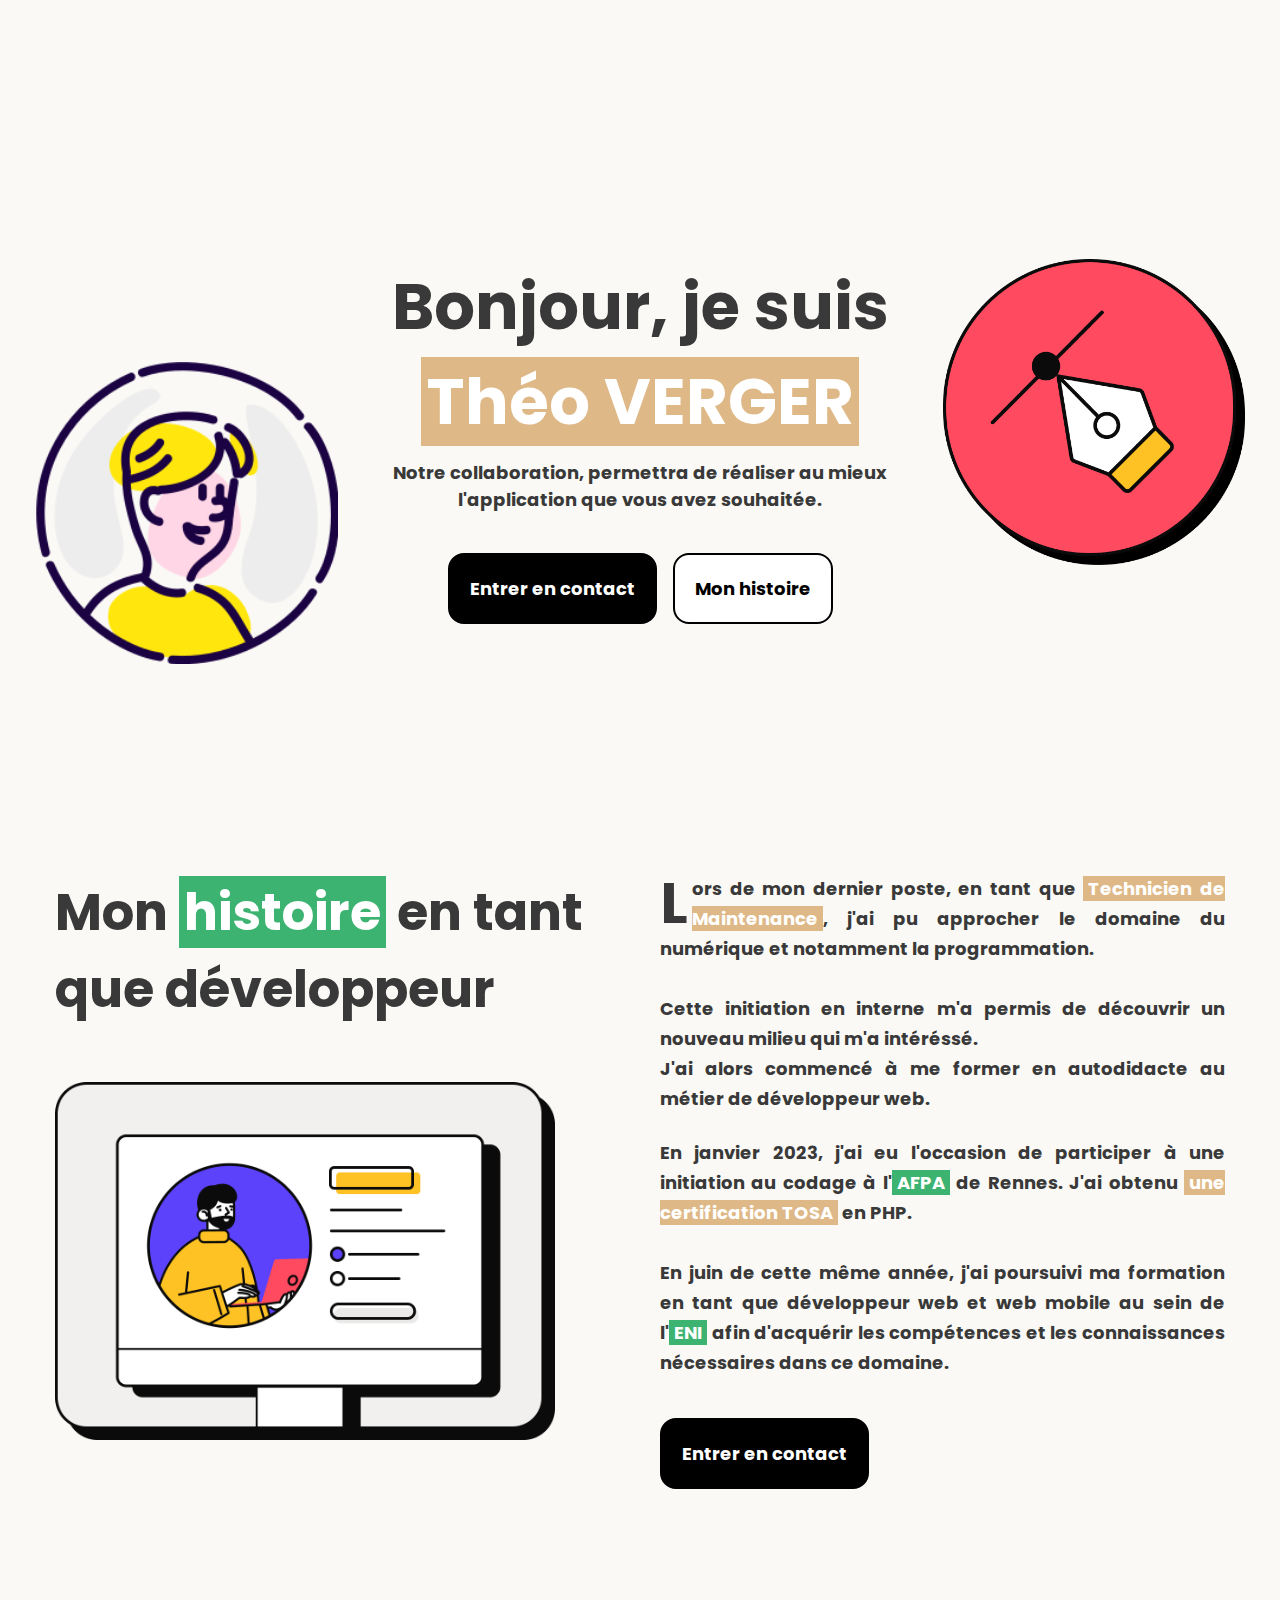
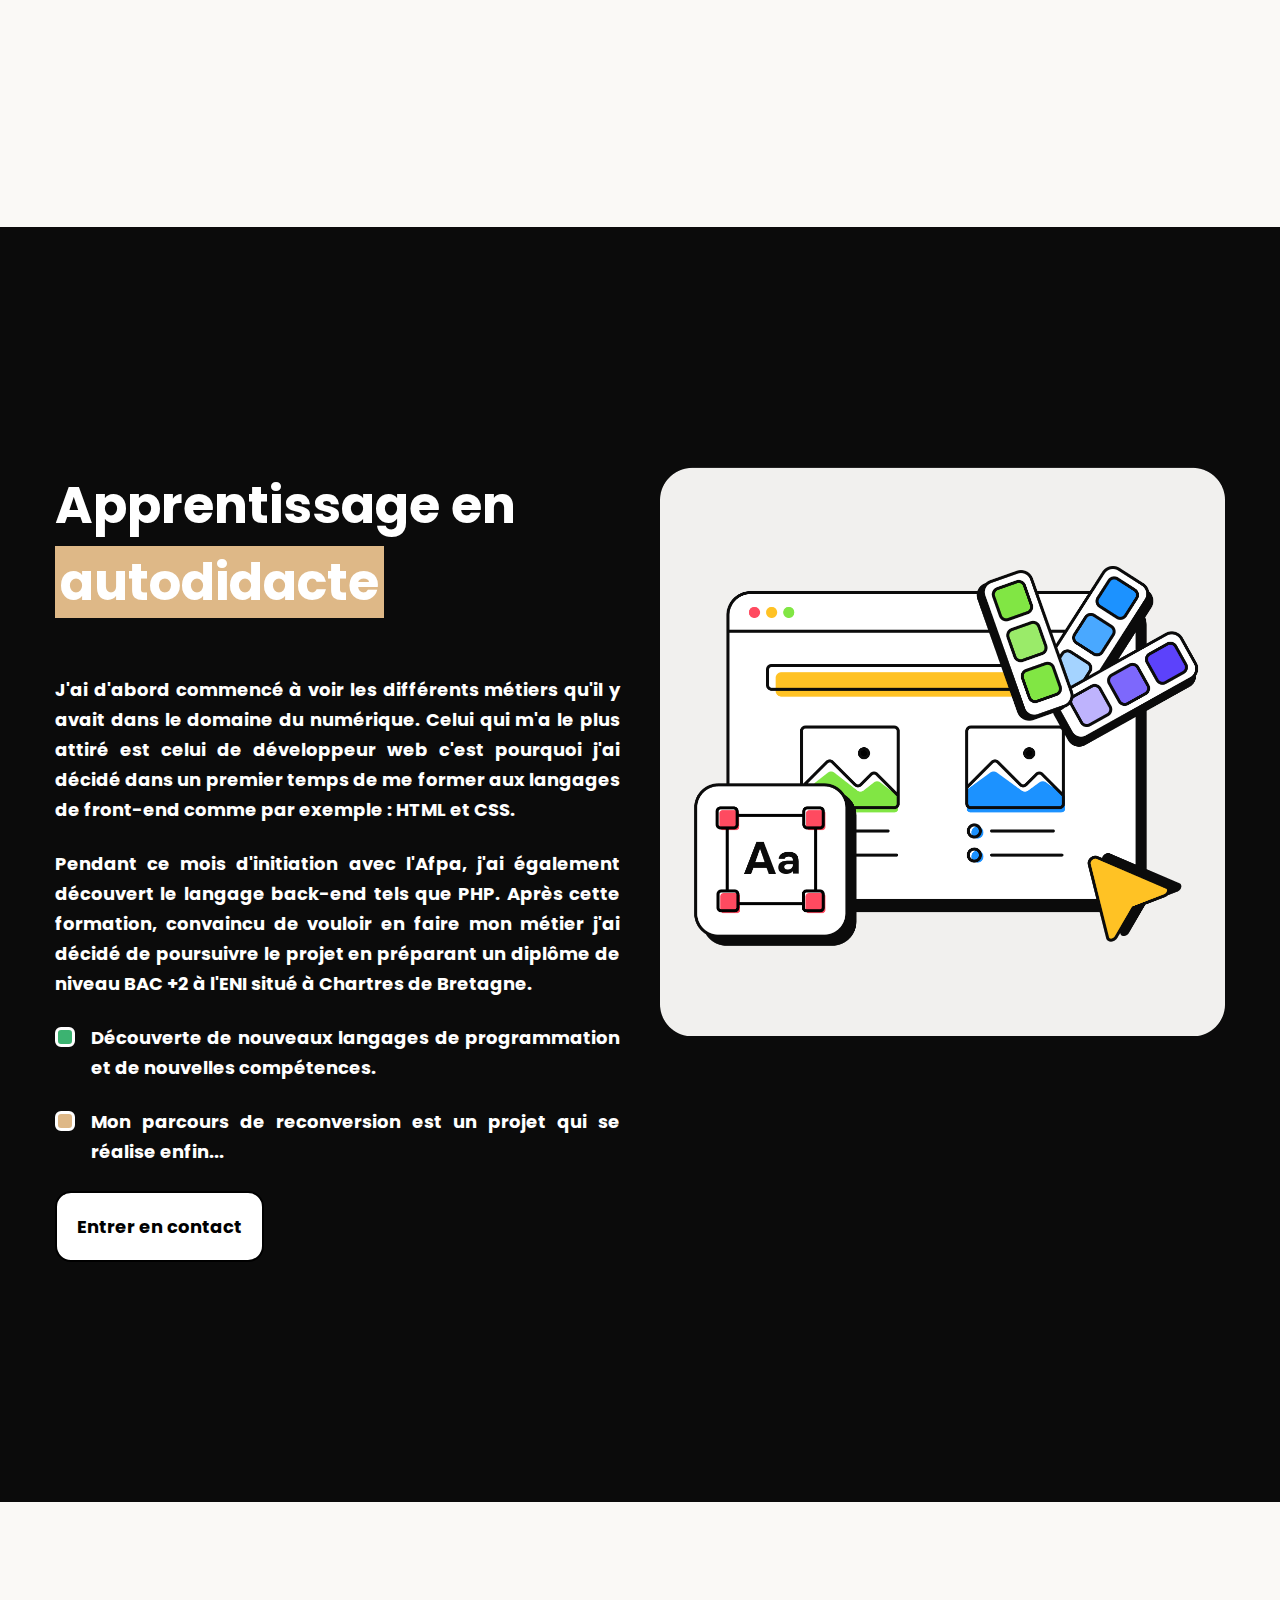
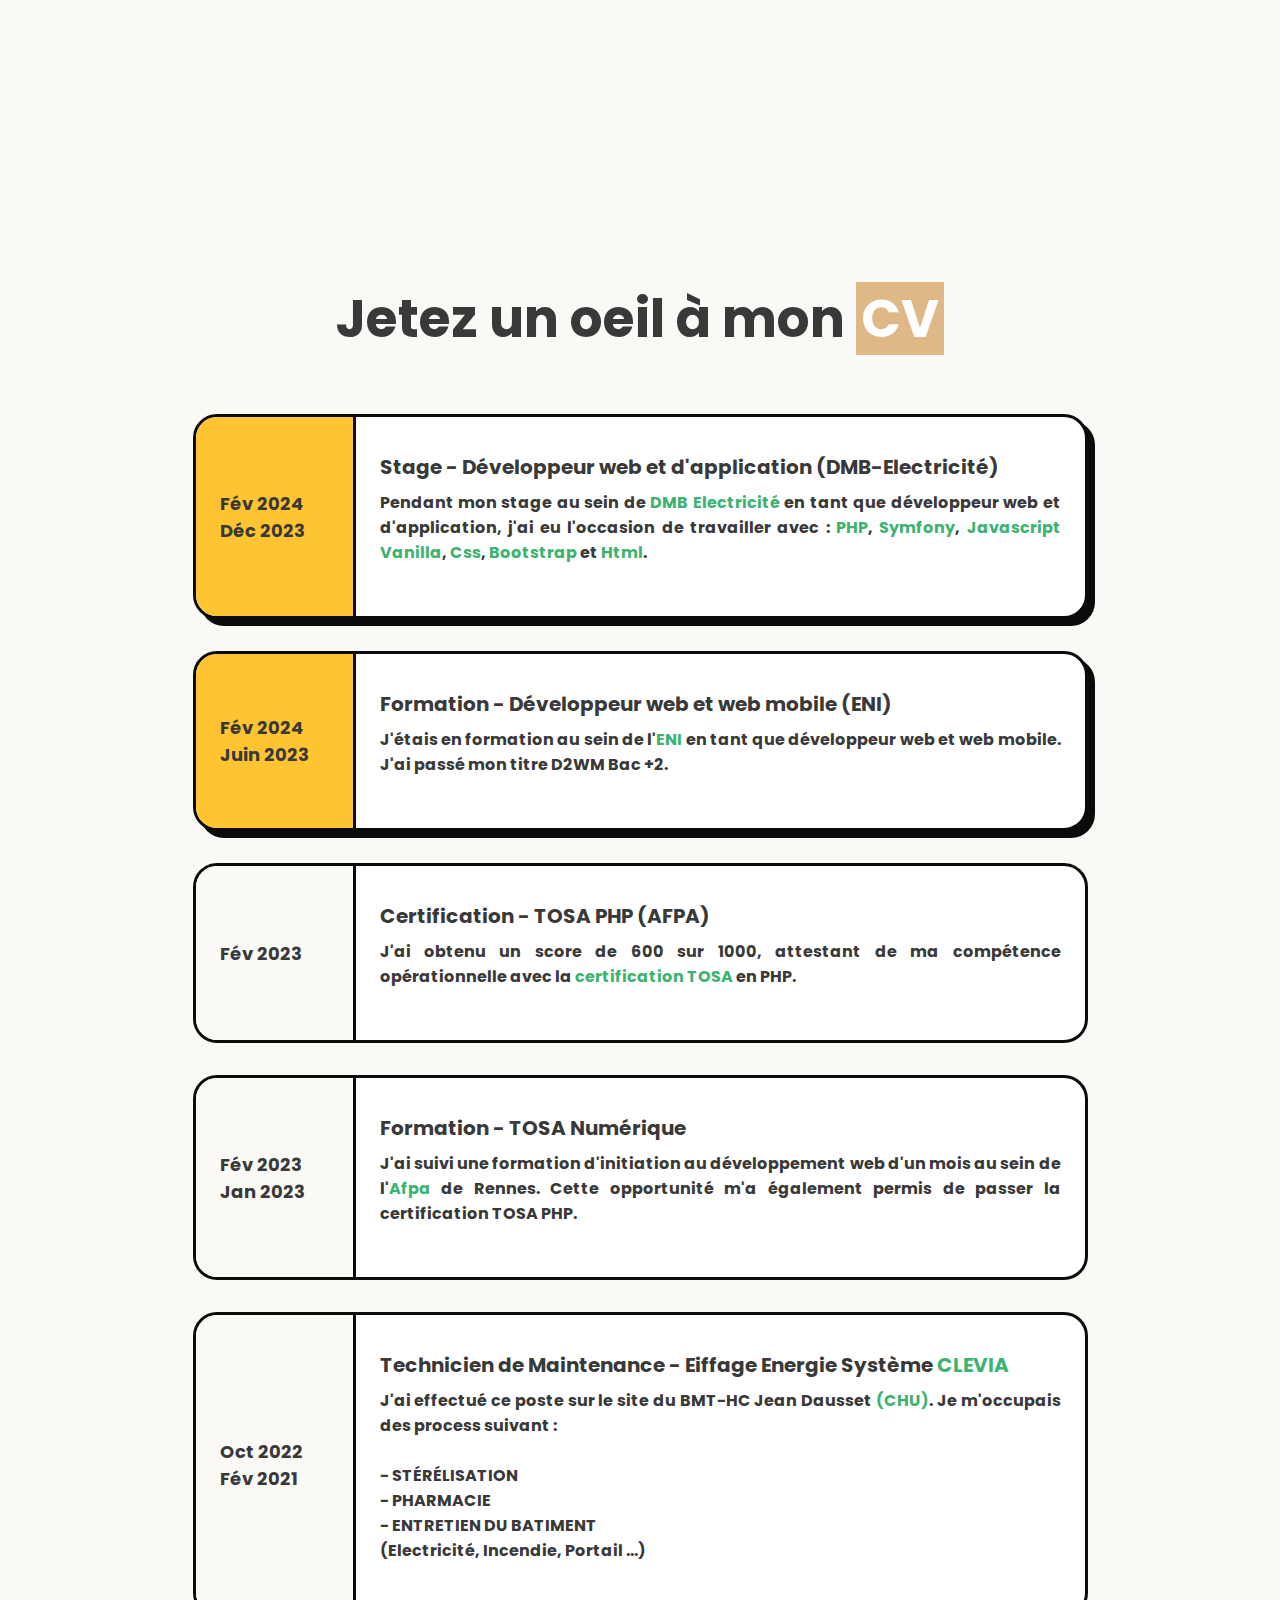
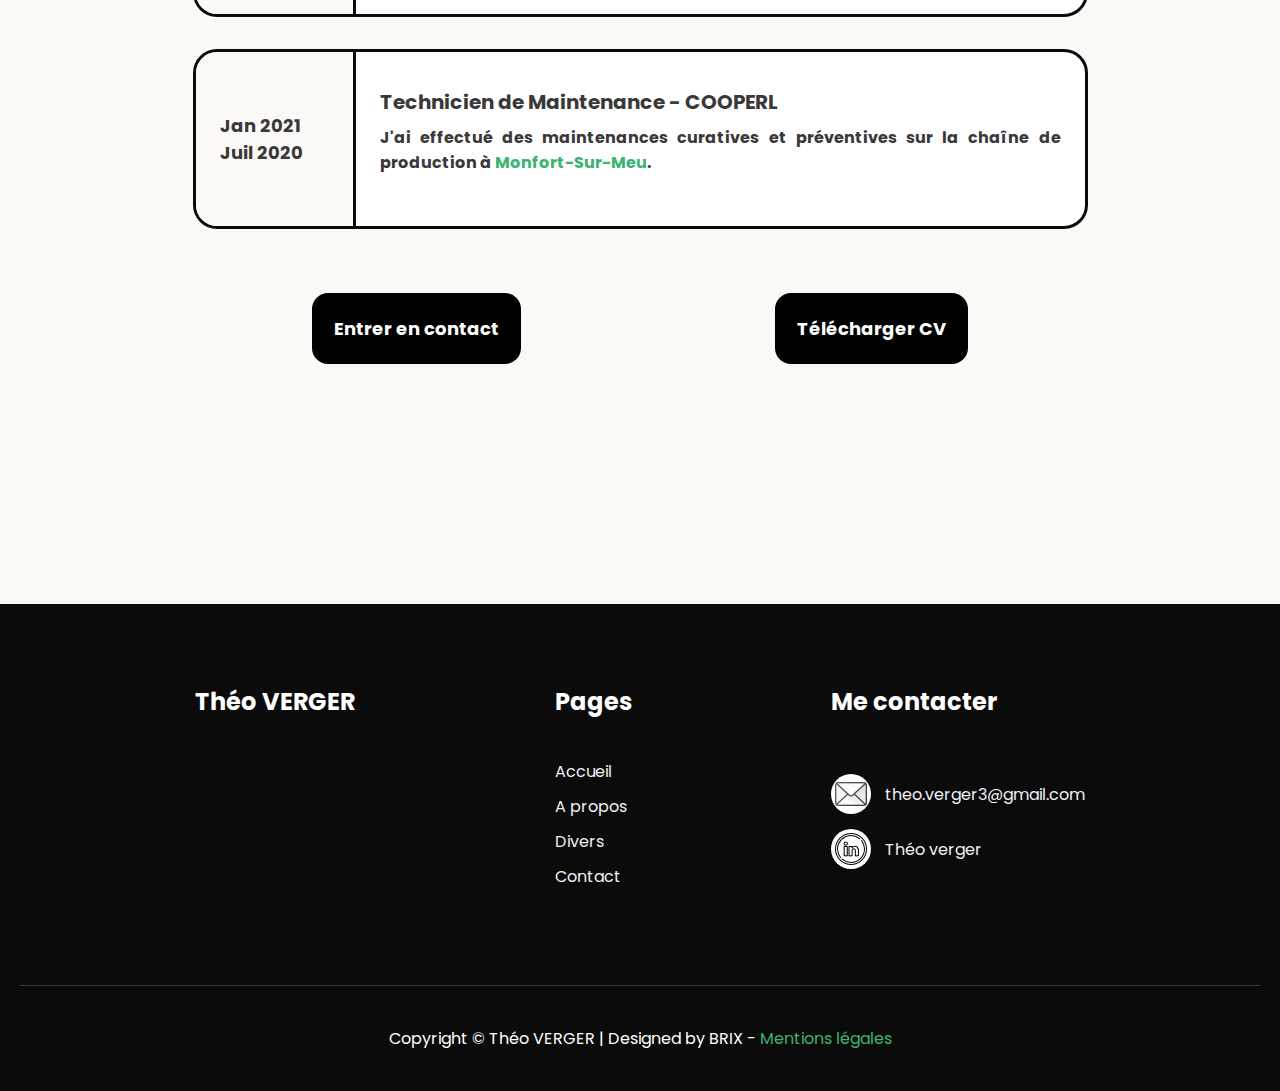
==== html/about.html @ d462532f "update" ====
<!DOCTYPE html>
<html lang="en">
<head>
    <meta charset="UTF-8">
    <meta name="viewport" content="width=device-width, initial-scale=1.0">
    <title>Théo VERGER | Développeur Web</title>
    <link rel="icon" type="image/png" href="../imgs/logotv.jpg" />
    <link rel="stylesheet" type="text/css" href="../css/about/about.css">
    <link rel="stylesheet" type="text/css" href="../css/responsive/mobile/about/rmabout.css">
    <link rel="stylesheet" type="text/css" href="../css/responsive/tablette/about/rtabout.css">
    <link rel="stylesheet" type="text/css" href="../css/responsive/web/about/rwabout.css">
</head>

<body>
    <main>
        <div class="nav-container">
            <a href="../index.html">
                <div class="icon-home">
                    <img src="../imgs/logotv.jpg" alt="Logo du site (redirection sur l'accueil)">
                </div>
            </a>
            <nav>
                <ul>
                    <li><a href="../index.html">Accueil</a></li>
                    <li><a href="./about.html">A propos</a></li>
                    <li><a href="./divers.html">Divers</a></li>
                    <li><a href="./contact.html">Contact</a></li>
                </ul>
            </nav>
            <div class="right">
                <a href="./contact.html">
                    <div class="icon-contact">
                        <img src="../imgs/e-mail.png" alt="Icon d'enveloppe (redirection sur la page de contact)">
                    </div>
                </a>
                <div class="hamburger-menu">
                    <label class="hamburger-menu">
                        <input type="checkbox">
                    </label>
                    <div class="menu">
                        <ul>
                            <li><a href="../index.html">Accueil</a></li>
                            <li><a href="./about.html">A propos</a></li>
                            <li><a href="./divers.html">Divers</a></li>
                            <li><a href="./contact.html">Contact</a></li>
                        </ul>
                    </div>
                </div>
            </div>
        </div>
        
        <section class="about">
			<img src="../imgs/avatar-homme.png" alt="Illustration d'un avatar avec une barbe">
			<div>
				<h1>Bonjour, <nobr>je suis</nobr> <span class="brown"><nobr>Théo VERGER</nobr></span></h1>
				<p>Notre collaboration, permettra de réaliser au mieux l'application que vous avez souhaitée.</p>

				<div class="button-container">
					<a href="./contact.html" class="button-black">Entrer en contact</a>
					<a href="#mon-histoire" class="button-white">Mon histoire</a>
				</div>
			</div>
			<img src="../imgs/about-hero-rigth.png" alt="Illustration d'une mine d'encrier">
		</section>

		<section class="mon-histoire" id="mon-histoire">
			<div>
				<h2>Mon <span class="green">histoire</span> en tant que développeur</h2>
				<img src="../imgs/my-story-image.png" alt="Illustration d'une vue d'écran pc composé d'un avatar et de texte fictif">
			</div>
			<div>
				<p>Lors de mon dernier poste, en tant que <span class="brown">Technicien de Maintenance</span>,
                    
                j'ai pu approcher le domaine du numérique et notamment  la programmation.<br><br>
                
                Cette initiation en interne m'a permis de découvrir un nouveau milieu qui m'a intéréssé.<br>
                
                J'ai alors commencé à me former en autodidacte  au métier de développeur web.</p>

				<p>En janvier 2023, j'ai eu l'occasion de participer à une initiation au codage à l'<span class="green">AFPA</span> de Rennes. 
                    
                J'ai obtenu <span class="brown">une certification TOSA</span> en PHP.<br>
                <br>
                
                En juin de cette même année,
                
                j'ai poursuivi ma formation en tant que développeur web et web mobile
                
                au sein de l'<span class="green">ENI</span> afin d'acquérir les compétences 
                
                et les connaissances nécessaires dans ce domaine.</p>

			
				<div class="button-container">
					<a href="./contact.html" class="button-black">Entrer en contact</a>
                </div>
			</div>
		</section>
        <div class="bk_black">
            <main>
                <section class="mon-histoire">
                    <div>
                        <h2>Apprentissage en <span class="brown">autodidacte</span></h2>
                        
                        <p>J'ai d'abord commencé à voir les différents métiers qu'il y avait dans le domaine du numérique.
                        
                        Celui qui m'a le plus attiré est celui de développeur web c'est pourquoi j'ai décidé dans un premier temps de
                        
                       me former aux langages de front-end comme par exemple : HTML et CSS.</p>

                        <p>Pendant ce mois d'initiation avec l'Afpa, j'ai également découvert le langage back-end tels que PHP.
                        
                        Après cette formation, convaincu de vouloir en faire mon métier j'ai décidé de poursuivre le projet en  préparant
                    
                        un diplôme de niveau BAC +2 à l'ENI situé à Chartres de Bretagne.</p>
                        
                        <div class="fake-liste">
                            <div>
                                <div class="bullet-bk-black bullet-green"></div>
                                <p>Découverte de nouveaux langages de programmation et de nouvelles compétences.</p>
                            </div>
                            <div>
                                <div class="bullet-bk-black bullet-brown"></div>
                                <p>Mon parcours de reconversion est un projet qui se réalise enfin...</p>
                            </div>
                        </div>
                        <div class="button-container">
                            <a href="./contact.html" class="button-white-blue">Entrer en contact</a>
                        </div>
                    </div>
                    <div>
                        <img src="../imgs/desigining-experience.png" alt="Illustration varier d'une mise en page web design">
                    </div>
                </section>
            </main>
        </div>

        <main>
            <section class="cv">
                <h2>Jetez un oeil à mon <a href="../imgs/CV_Theo_VERGER.pdf"><span class="brown">CV</span></a></h2></h2>	
                <div class="cv-container">
                    <div class="card active">
                        <div>
                            <h3>Stage - Développeur web et d'application (DMB-Electricité)</h3>
                            <p>Pendant mon stage au sein de <a href="https://www.dmbelectricite.fr/" target="_blanck"  title="Vous allez être redirigé sur le site https://www.dmbelectricite.fr/ dans un nouvel onglet">DMB Electricité</a> en tant que développeur web et d'application, j'ai eu l'occasion de travailler avec : <a href="https://www.php.net/docs.php">PHP</a>, <a href="https://symfony.com/doc/current/index.html">Symfony</a>, <a href="https://developer.mozilla.org/fr/docs/Web/JavaScript">Javascript Vanilla</a>, <a href="https://developer.mozilla.org/fr/docs/Web/CSS/Reference">Css</a>, <a href="https://getbootstrap.com/docs/5.0/getting-started/introduction/Bootstrap">Bootstrap</a> et <a href="https://developer.mozilla.org/fr/docs/Web/HTML">Html</a>.</p>
                        </div>
                        <div>
                            <span>Fév 2024</span>
                            <span>Déc 2023</span>
                        </div>
                    </div>
                    <div class="card active">
                        <div>
                            <h3>Formation - Développeur web et web mobile (ENI)</h3>
                            <p>J'étais en formation au sein de l'<a href="https://www.eni-ecole.fr/"  title="Vous allez être redirigé sur le site https://www.eni-ecole.fr/ dans un nouvel onglet">ENI</a> en tant que développeur web et web mobile.
                            
                            J'ai passé mon titre D2WM Bac +2.</p>
                        </div>
                        <div>
                            <span>Fév 2024</span>
                            <span>Juin 2023</span>
                        </div>
                    </div>
    
                    <div class="card">
                        <div>
                            <h3>Certification - TOSA PHP (AFPA)</h3>
                            <p>J'ai obtenu un score de 600 sur 1000, attestant de ma compétence opérationnelle avec la <a href="https://www.tosa.org/FR/certification-php?sbj_id=103" target="_blanck"  title="Vous allez être redirigé sur le site https://www.tosa.org/ dans un nouvel onglet">certification TOSA</a> en PHP.</p>
                        </div>
                        <div>
                            <span>Fév 2023</span>
                        </div>
                    </div>
    
                    <div class="card">
                        <div>
                            <h3>Formation - TOSA Numérique</h3>
                            <p>J'ai suivi une formation d'initiation au développement web d'un mois au sein de l'<a href="https://www.afpa.fr/centre/centre-de-rennes" target="_blanck"  title="Vous allez être redirigé sur le site https://www.afpa.fr/ dans un nouvel onglet">Afpa</a> de Rennes. Cette opportunité m'a également permis de passer la certification TOSA PHP.</p>
                        </div>
                        <div>
                            <span>Fév 2023</span>
                            <span>Jan 2023</span>
                        </div>
                    </div>
                    <div class="card">
                        <div>
                            <h3>Technicien de Maintenance - Eiffage Energie Système <a href="https://www.eiffageenergiesystemes.com/home" >CLEVIA</a></h3>
                            <p>J'ai effectué ce poste sur le site du BMT-HC Jean Dausset<a href="https://www.chu-rennes.fr/index.html" target="_blanck"  title="Vous allez être redirigé sur le site https://www.chu-rennes.fr/index.html dans un nouvel onglet"> (CHU)</a>.
                            Je m'occupais des process suivant :
                            <br>
                            <br>
                            - STÉRÉLISATION<br>
                            - PHARMACIE<br>
                            - ENTRETIEN DU BATIMENT<br>
                            (Electricité, Incendie, Portail ...)
                            </p>
                        </div>
                        <div>
                            <span>Oct 2022</span>
                            <span>Fév 2021</span>
                        </div>
                    </div>
                    <div class="card">
                        <div>
                            <h3>Technicien de Maintenance - COOPERL <a href="https://www.cooperl.com/" ></a></h3>
                            <p>J'ai effectué des maintenances curatives et préventives sur la chaîne de production à <a href="https://www.cooperl.com/" >Monfort-Sur-Meu</a>.</p>
                        </div>
                        <div>
                            <span>Jan 2021</span>
                            <span>Juil 2020</span>
                        </div>
                    </div>
                </div>
                <div class="button-container">
                    <a href="./contact.html" class="button-black">Entrer en contact</a>
                    <a href="../imgs/CV_Theo_VERGER.pdf" class="button-black" target="_blank">Télécharger CV</a>
                </div>
            </section>
        </main>

        <div class="bk_black">
		<main>
			<footer>
				<div class="foot-container">
					<div>
						<h2>Théo VERGER</h2>
					</div>
					<div>
						<h2>Pages</h2>
						<ul>
							<li><a href="../index.html">Accueil</a></li>
							<li><a href="./about.html">A propos</a></li>
							<li><a href="./divers.html">Divers</a>
							<li><a href="./contact.html">Contact</a></li>
						</ul>
					</div>
					<div class="footer-contact">
						<h2>Me contacter</h2>
                        <div>
							<div>
                                <img src="../imgs/enveloppe.png" alt="Illustration d'une enveloppe">
                            </div>
                            <a href="mailto:theo.verger3@gmail.com">theo.verger3@gmail.com</a>
						</div>
						<div>
							<a href="https://www.linkedin.com/in/th%C3%A9o-verger/" rel="noopener" target="_blanck">
                                <div>
                                    <img src="../imgs/linkedin.png" alt="Illustration du logo de linkedin">
                                </div>
							    Théo verger
                            </a>
						</div>
					</div>
				</div>
				<div class="copyright">
					Copyright © Théo VERGER | Designed by BRIX - <a href=""><nobr>Mentions légales</nobr></a>
				</div>
			</footer>
		</main>
	</main>  
</body>
</html>
---- css/about/about.css ----
@import url('https://fonts.googleapis.com/css2?family=Poppins:wght@100;200;400;500;600;700;800;900&display=swap');

*,
*::after,
*::before{
    box-sizing: border-box;
    transition: 0.4s;
}
html{
    scroll-behavior: smooth;
}
body{
    box-sizing:border-box;
    margin: 0px;
    padding: 0px;
    font-family: 'Poppins', 'sans-serif';
    background-color: #faf9f6;
    color: #393939;
}
.nav-container{
    z-index: 1;
    opacity: 0;
    animation:  apparitionnav 0.2s ease-in-out forwards;

    background-color: #fff;
    border: 2px solid #0b0b0b;
    border-radius: 18px;
	display: flex;
	justify-content: space-between;
	align-items: center;
	padding: 10px 14px;
	position: relative;
	box-shadow: 7px 7px #0b0b0b;
	margin: 24px;
	max-width: 730px;
}
@keyframes apparitionnav {
	from {
		opacity: 0;
	}
	to {
		opacity: 1;
	}
}
@keyframes apparition {
	from {
		opacity: 0;
		transform: translateY(20px);
	}
	to {
		opacity: 1;
		transform: translateY(0);
	}
}
.nav-container nav{
	display: none;
}

.nav-container .icon-home{
	height: 44px;
	width: 44px;
}
.nav-container .icon-home img{
	height: 100%;
	width: 100%;
	transition: 0.3s;
}
.nav-container .icon-home img:hover{
	transform: scale(0.95);
}
.nav-container .icon-contact{
	height: 44px;
}
.nav-container .icon-contact img{
	height: 100%;
	transition: 0.3s;
}
.nav-container .icon-contact img:hover{
	transform: translateY(-3px);
}

:root{
	--bar-width: 36px;
	--bar-height: 8px;
	--hamburger-gap: 6px;
	--foreground: #0b0b0b;
	--background: #fff;
	--hamburger-height: calc(var(--bar-height) * 3 + var(--hamburger-gap) * 2);
}

.nav-container div.hamburger-menu{
	width: 36px;
	height: 36px;
}
.nav-container label.hamburger-menu{
	--x-width: calc(var(--hamburger-height) * 1.41421356237);
	display: flex;
	flex-direction: column;
	gap: var(--hamburger-gap);
	width: max-content;
	position: absolute;
	cursor: pointer;
}
.nav-container label.hamburger-menu input{
	appearance: none;
	margin: 0;
	padding: 0;
	outline: none;
	pointer-events: none;
}
.nav-container label.hamburger-menu::before,
.nav-container label.hamburger-menu::after,
.nav-container label.hamburger-menu input{
	content: "";
	width: var(--bar-width);
	height: var(--bar-height);
	background-color: var(--foreground);
	border-radius: 9999px;
	transition: opacity 0.3s ease-in-out, width 0.3s ease-in-out, rotate 0.3s ease-in-out, translate 0.3s ease-in-out;
	transform-origin: left center;
}
.nav-container label.hamburger-menu:has(input:checked)::before,
.nav-container label.hamburger-menu:has(input:checked)::after{
	width: var(--x-width);
}
.nav-container label.hamburger-menu:has(input:checked)::before{
	rotate: 45deg;
	translate: 0 calc(var(--bar-height) / -2);
}
.nav-container label.hamburger-menu:has(input:checked)::after{
	rotate: -45deg;
	translate: 0 calc(var(--bar-height) / 2);
}

.nav-container label.hamburger-menu + div.menu{
	display: none;
	position: relative
}
	
.nav-container label.hamburger-menu:has(input:checked) + div.menu{
	display: block;
}

.nav-container div.menu{
	background-color: #fff;
	border: 2px solid #0b0b0b;
	border-radius: 24px;
	flex-direction: column;
	align-items: flex-start;
	padding: 32px 24px;
	overflow: hidden;
	position: absolute !important;
	top: 110px;
	left: 0px;
	width: 100%;

	opacity: 0; /* La div est initialement invisible */
	transform: translateY(20px); /* Déplacez la div vers le bas (ou une autre direction) */
	animation: apparition 0.2s ease-in-out forwards; 
}

.nav-container div.menu ul{
	padding-inline-start: 0px;
	list-style: none;
	margin: 0;
}	
.nav-container div.menu li:not(:last-child){
	margin: 0px 0px 24px 0px;
}
.nav-conta
	.nav-container .right a{
		display: block;
	}er nav ul li a,
.nav-container div.menu li a{
	transition: 0.3s;
}
.nav-container nav ul li a:hover,
.nav-container div.menu li a:hover{
	color: #3cb371;
}
.nav-container div.menu a{
	color: #0b0b0b;
	text-decoration: none;
	font-weight: bold;
}

.nav-container .right a{
	display: block;
}
.nav-container .right > a{
	display: none;
}
label.hamburger-menu input:checked{
	opacity: 0;
	width: 0;
}
.button-container{
	display: flex;
	flex-direction: column;
	gap: 16px;
}
.button-container a,
.button-container input{
	width: 100%;
	font-size: 16px;
	text-decoration: none;
	padding: 20px;
	text-align: center;
	border-radius: 16px;
	font-weight: bold;
	transition: 0.3s;
}
.button-container a:hover,
.button-container input:hover{
  transform: translateY(-3px);
}

.button-black{
	border: solid 2px #000 !important;
	background-color: #000;
	color: #fff !important;
}

.button-black:hover{
	border: solid 2px #3cb371 !important;
	background-color: #3cb371;
}
.button-white{
	border: solid 2px #000;
	background-color: #fff;
	color: #000 !important;
}
.button-white:hover{
	background-color: #000;
	color: #fff !important;
}

.button-white-blue{
	border: solid 2px #000;
	background-color: #fff;
	color: #000 !important;
}
.button-white-blue:hover{
	background-color: #3cb371;
	color: #fff !important;
}
.bullet-bk-black {
    width: 20px;
    height: 20px;
    min-height: 20px;
    min-width: 20px;
    border: 3px solid #fff;
    border-radius: 6px;
}
.bullet-green {
    background-color: #3cb371;
}
.bullet-brown {
    background-color: #deb887;
}

.about{
	padding: 50px 20px 111px 20px;
	display: flex;
	flex-wrap: wrap;
	gap: 60px 16px;
	justify-content: center;
}
.about>:nth-child(1) {
    order: 2;
}
.about>:nth-child(2) {
	order: 1;
   max-width: 100%;
}

.about>:nth-child(3) {
   order: 3;
}
.about h1{
	font-size: 34px;
	font-weight: bold;
	text-align: center;
}
.about p{
	margin: 0 0 40px 0;
	font-size: 16px;
	font-weight: bold;
	text-align: center;
}
.about > img{
   width: calc(50% - 8px);
}
.mon-histoire{
	margin: 0px 20px 138px 20px;
	display: flex;
	flex-direction: column;
	gap: 60px;  
    text-align: justify;
}
.mon-histoire h2{
	font-size: 28px;
	font-weight: bold;
	text-align: center;
	margin: 0 0 40px 0;
}
.mon-histoire img{
	max-width: 100%;
    display: flex;
}
.mon-histoire p:first-child::first-letter{
	font-size: 51px;
	float: left;
	margin: 0 4px 0 0;
	line-height: 53px;
}
.mon-histoire p{
	margin: 0px;
	padding: 0 0 24px 0;
	font-weight: bold;
	font-size: 16px ;
	line-height: 1.667em;
}
.mon-histoire > div:nth-child(2) p:nth-child(2) {
	padding: 0 0 40px 0;
}
.bk_black .mon-histoire{
	padding: 140px 20px;
}

.bk_black .mon-histoire h1{
	margin: 0 0 16px 0;
}

.bk_black .mon-histoire img{
	max-width: 100%;
}
.mon-histoire .fake-liste{
	display: flex;
	flex-direction: column;
}
.mon-histoire .fake-liste > div{
	display: flex;
	flex-direction: row;
	gap: 16px;
}
.mon-histoire .fake-liste > div > .bullet-bk-black{
	margin: 4px 0px 0px 0px;
}

.bk_black{
	background-color: #0b0b0b;
	color: #fff;
}
.bk_black .mon-histoire h2{
	text-align: left;
}

span.brown,
span.green 
{
	padding: 0px 5px;
}
span.brown,
span.green {
	color: #fff;
}

span.brown{
	background-color: #deb887 ;
}
span.green{
	background-color: #3cb371 ;
}

.cv{
	display: flex;
	flex-direction: column;
	margin: auto;
	padding: 138px 20px;
	max-width: 500px;
}
.cv h2{
	font-size: 28px;
	font-weight: bold;
	text-align: center;
	margin: 0 0 40px 0;
}
.cv .cv-container{
	display: flex;
	flex-direction: column;
	gap: 32px;
	padding: 0 0 44px 0;
}
.cv .cv-container > .card{
	background-color: #fff;
    border: 3px solid #0b0b0b;
    border-radius: 24px;
    overflow: hidden;
	font-weight: bold;
}
.cv .cv-container > .card.active{
	box-shadow: 7px 7px #0b0b0b;
}
.cv .cv-container > .card.active > div:last-child{
	background-color: #ffc431;
}
.cv .cv-container > .card > div{
	padding: 35px 24px;
}
.cv .cv-container > .card > div:last-child{
	font-weight: bold;
	border-top: 3px solid #0b0b0b;
	background-color: #faf9f6;
	font-size: 18px;
}
.cv .card h3{
	font-size: 20px;
	margin: 0 0 8px 0;
}
.cv .card p{
	font-size: 16px;
	margin: 0 0 16px 0;
    text-align: justify;
}
.cv a{
	text-decoration: none;
	font-weight: bold;
	color: #3cb371;
}
.cv img{
	margin: 0px 5px 0px 0px;
}
.cv .social-media{
	display: flex;
	flex-direction: row;
	flex-wrap: wrap;
}

footer{
	padding: 80px 20px 40px 20px;
	display: flex;
	flex-direction: column;
}
footer>div{
	padding: 0px 0px 70px 0px;
}
footer>div:first-child{
	display: flex;
	flex-direction: column;
	gap: 60px 25px;
}
footer>div:last-child{
	padding: 40px 0px 00px 0px;
	border-top: 1px solid #393939;
	text-align: center;

}
footer ul{
	list-style: none;
	padding-inline-start: 0px;
}
footer ul li{
	padding: 0 0 10px 0;
}
footer ul li ul{
	padding: 12px 0 0 30px;
}
footer ul li a:hover{
	color: #3cb371;
}
footer a{
	color: #eff0f6;
	text-decoration: none;
}
footer h2{
	margin: 0 0 40px 0;
}
.footer-contact{
	display: flex;
	flex-direction: column;
	gap: 15px;
}
.footer-contact div{
	display: flex;
	align-items: center;
}
.footer-contact div:hover{
	color: #3cb371;
}
.footer-contact a{
	display: flex;
	flex-direction: row;
	align-items: center;
}
.footer-contact a:hover{
	color: #3cb371;
}
.footer-contact >div div{
	width: 10px;
	height: 10px;
	background-color: #fff;
	padding: 20px;
	border-radius: 500px;
	display: flex;
    justify-content: center;
    align-items: center;
    margin: 0 14px 0 0;

}
.copyright a{
	color: #3cb371;
}
---- css/responsive/mobile/about/rmabout.css ----
@media screen and (min-width: 479px){
    .nav-container .right {
        display: flex;
        align-items: center;
        gap: 25px;
    }
    .nav-container .right a{
        display: block;
    }
    .button-container{
        display: flex;
        flex-direction: row;
        gap: 16px;
        justify-content: center;
    }
    .button-container a{
        width: auto;
        font-size: 16px;
        text-decoration: none;
        padding: 20px;
        text-align: center;
        border-radius: 16px;
        font-weight: bold;
        transition: 0.3s;
    }
    .about{
        padding: 60px 20px 133px 20px;
        max-width: 550px;
        column-gap: 28px;
        margin: auto;
    }
    .about h1{
        font-size: 40px;
        margin: 0 0 10px 0;
    }
    .about > img{
        max-width: 250px;
       width: calc(50% - 14px);
    }
    .bk_black .mon-histoire {
        padding: 170px 20px;
    }
    .mon-histoire{
        max-width: 500px;
        padding: 0 20px 170px 20px;
        margin: 0 auto 138px auto;
    }
    .mon-histoire h2{
        font-size: 32px;
        margin: 0 0 45px 0;
    }
    .mon-histoire .button-container{
        justify-content: flex-start;
    }

    .cv{
        padding: 168px 20px;
    }
    .cv .cv-container{
        padding: 0 0 53px 0;
    }
    .cv h2{
        font-size: 32px;
        margin: 0 0 48px 0;
    }

    .cv .button-container a{
        margin: auto;
    }
}
---- css/responsive/tablette/about/rtabout.css ----
@media screen and (min-width: 767px){
    .nav-container{
        margin: 24px auto;
    }
    .nav-container nav{
        display: block;
    }
    .nav-container nav ul{
        padding-inline-start: 0px;
        list-style: none;
        display: flex;
        flex-direction: row;
        align-items: flex-start;
        gap: 30px;
    }
    .nav-container nav a{
        color: #0b0b0b;
        text-decoration: none;
        font-weight: bold;
    }
    div.hamburger-menu{
        display: none;
    }
    .icon-home{
        height: 52px;
        width: 52px;
    }
    .icon-contact{
        height: 52px;
    }
    .button-container a{
        font-size: 18px;
    }
    .about{
        padding: 20px 20ox 160px 20x;
        max-width: 1210px;
        flex-direction: row;
        flex-wrap: nowrap;
        gap: 0px 15px;
        overflow-x: hidden; 
    }
    .about>:nth-child(1) {
        order: 1;
        align-self: end;
        max-width: 25%;
        position: relative;
        top: 40px;
    }
    .about>:nth-child(2) {
        order: 2;
        max-width: 600px;
    }
    .about>:nth-child(3) {
       order: 3;
       align-self: start;
       max-width: 25%;


    }
    .about h1{
        font-size: 64px;
    }
    .about p{
        font-size: 18px;
    }
    .aboutimg{
        max-width: 250px !important;
    }
    .about .button-container{
        justify-content: center ;
    }
    .about .button-container a{
        font-size: 18px ;
    }
    .bk_black .mon-histoire {
        padding: 200px 20px;
    }
    .mon-histoire{
        max-width: 600px;
        padding: 0 20px 200px 20px;
    }
    .mon-histoire h2{
        font-size: 48px;
        margin: 0 0 54px 0;
    }
    .mon-histoire p{
        font-size: 18px;
    }
    .mon-histoire p:first-child::first-letter{
        font-size: 57px;
        line-height: 59px;
    }

    .cv{
        padding: 200px 20px;
        max-width: 935px;
    }
    .cv h2{
        font-size: 48px;
        margin: 0 0 56px 0;
    }
    .cv .cv-container{
        display: flex;
        flex-direction: column;
        gap: 32px;
        padding: 0 0 64px 0;
    }
    .cv .cv-container > .card{
        display: flex;
        flex-direction: row;
        flex-wrap: nowrap;
    }
    .cv .cv-container > .card > :nth-child(1){
        order: 2;
    }
    .cv .cv-container > .card > :nth-child(2){
        width: 150px;
        order: 1;
        border-top: 0 !important;
        border-right: 3px solid #0b0b0b;
        display: flex;
        flex-direction: column;
        align-items: flex-start;
        justify-content: center;
        flex: 1 0 160px;
    }

    footer>div:first-child{
        justify-content: space-evenly;
    }
    footer>div:first-child{
        flex-direction: row;
        flex-wrap: wrap;
    }
    footer>div:first-child>div:first-child{
        width: 100%;
    }
}
---- css/responsive/web/about/rwabout.css ----
@media screen and (min-width: 991px){
    .about{
        padding: 130px 0 250px 0;
    }
    .button-container{
        justify-content: flex-start;
    }
    .bk_black .mon-histoire {
        padding: 240px 20px;
    }
    .mon-histoire{
        flex-direction: row;
        flex-wrap: nowrap;
        max-width: 1210px;
        gap: 40px;
    }
    .mon-histoire>div{
        width: 50%;
    }
    .mon-histoire h2{
        font-size: 51px;
        text-align: left;
    }
    .mon-histoire img{
        max-width: 500px;
    }
    
    .cv{
        padding: 240px 20px;
    }
    .cv h2{
        font-size: 52px;
    }
    .cv h3{
        font-size: 28px;
    }
    footer>div:first-child>div:first-child{
        width: auto;
    }
}
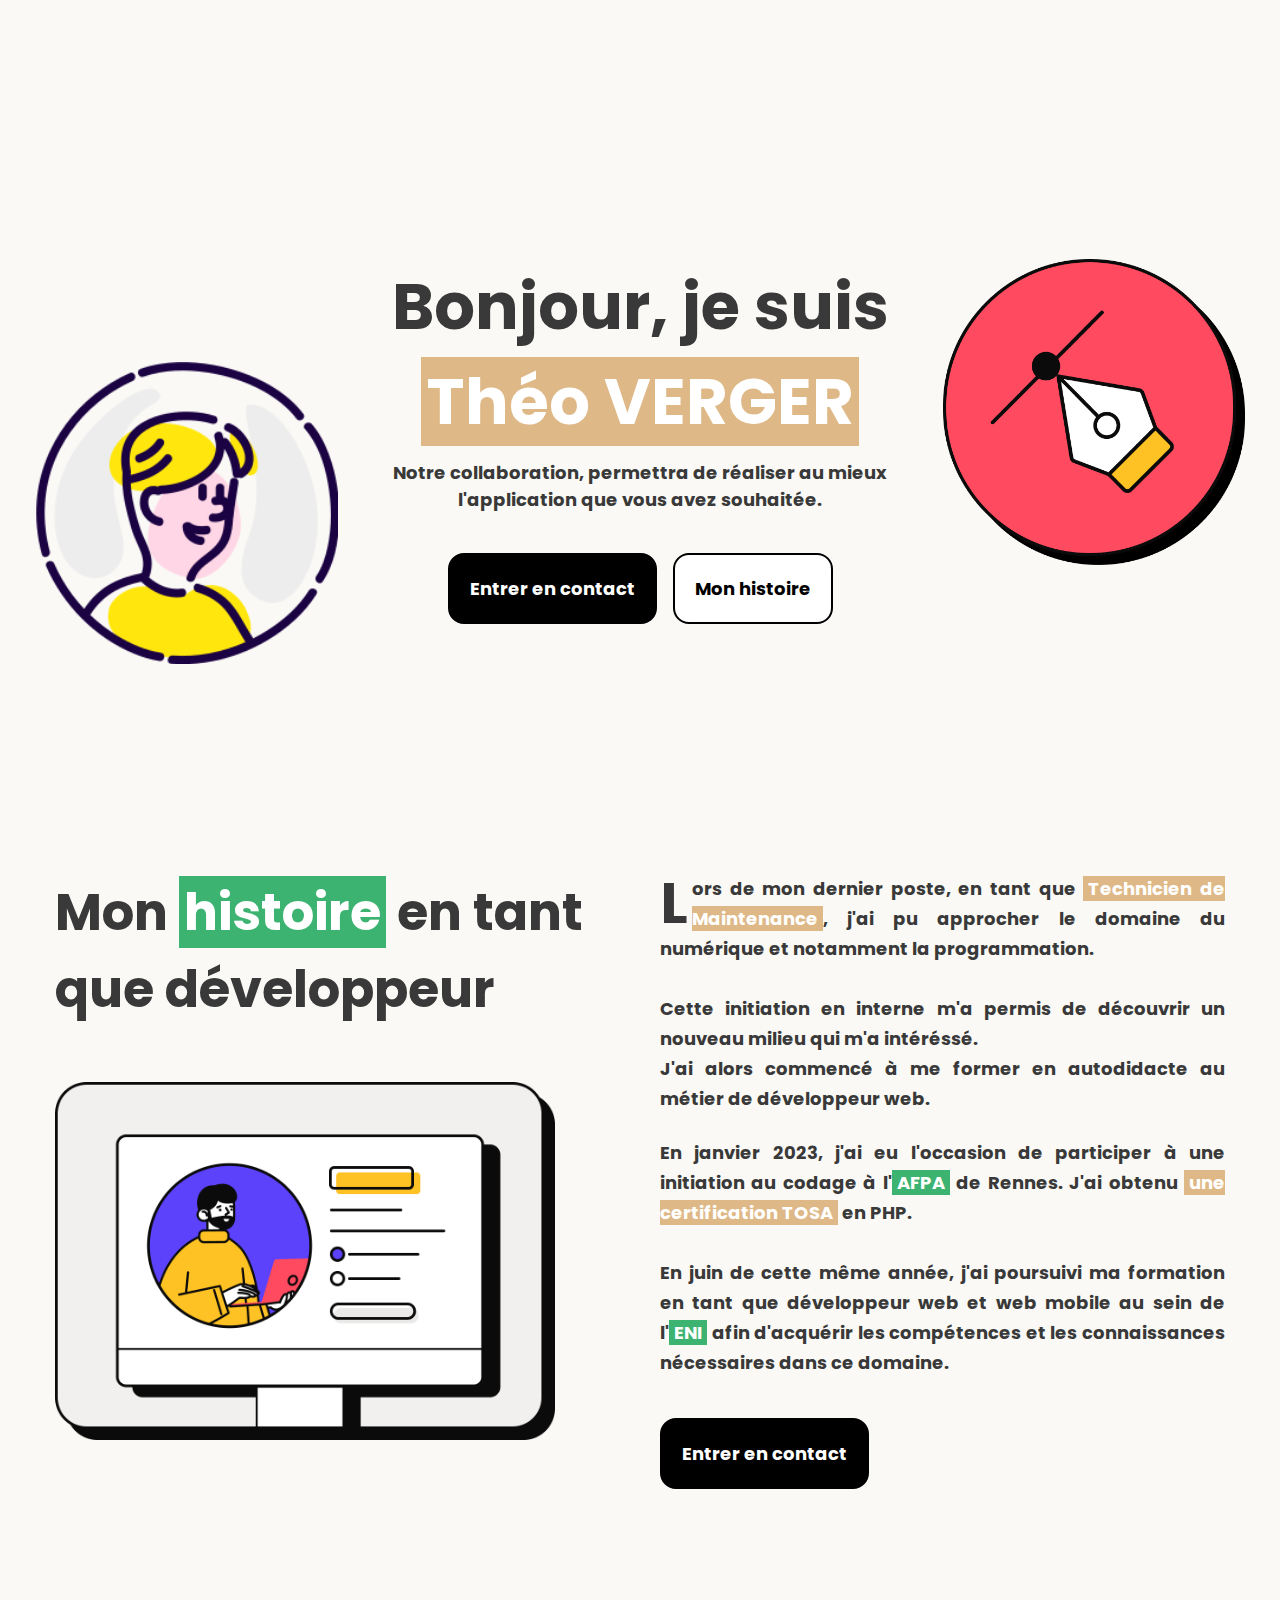
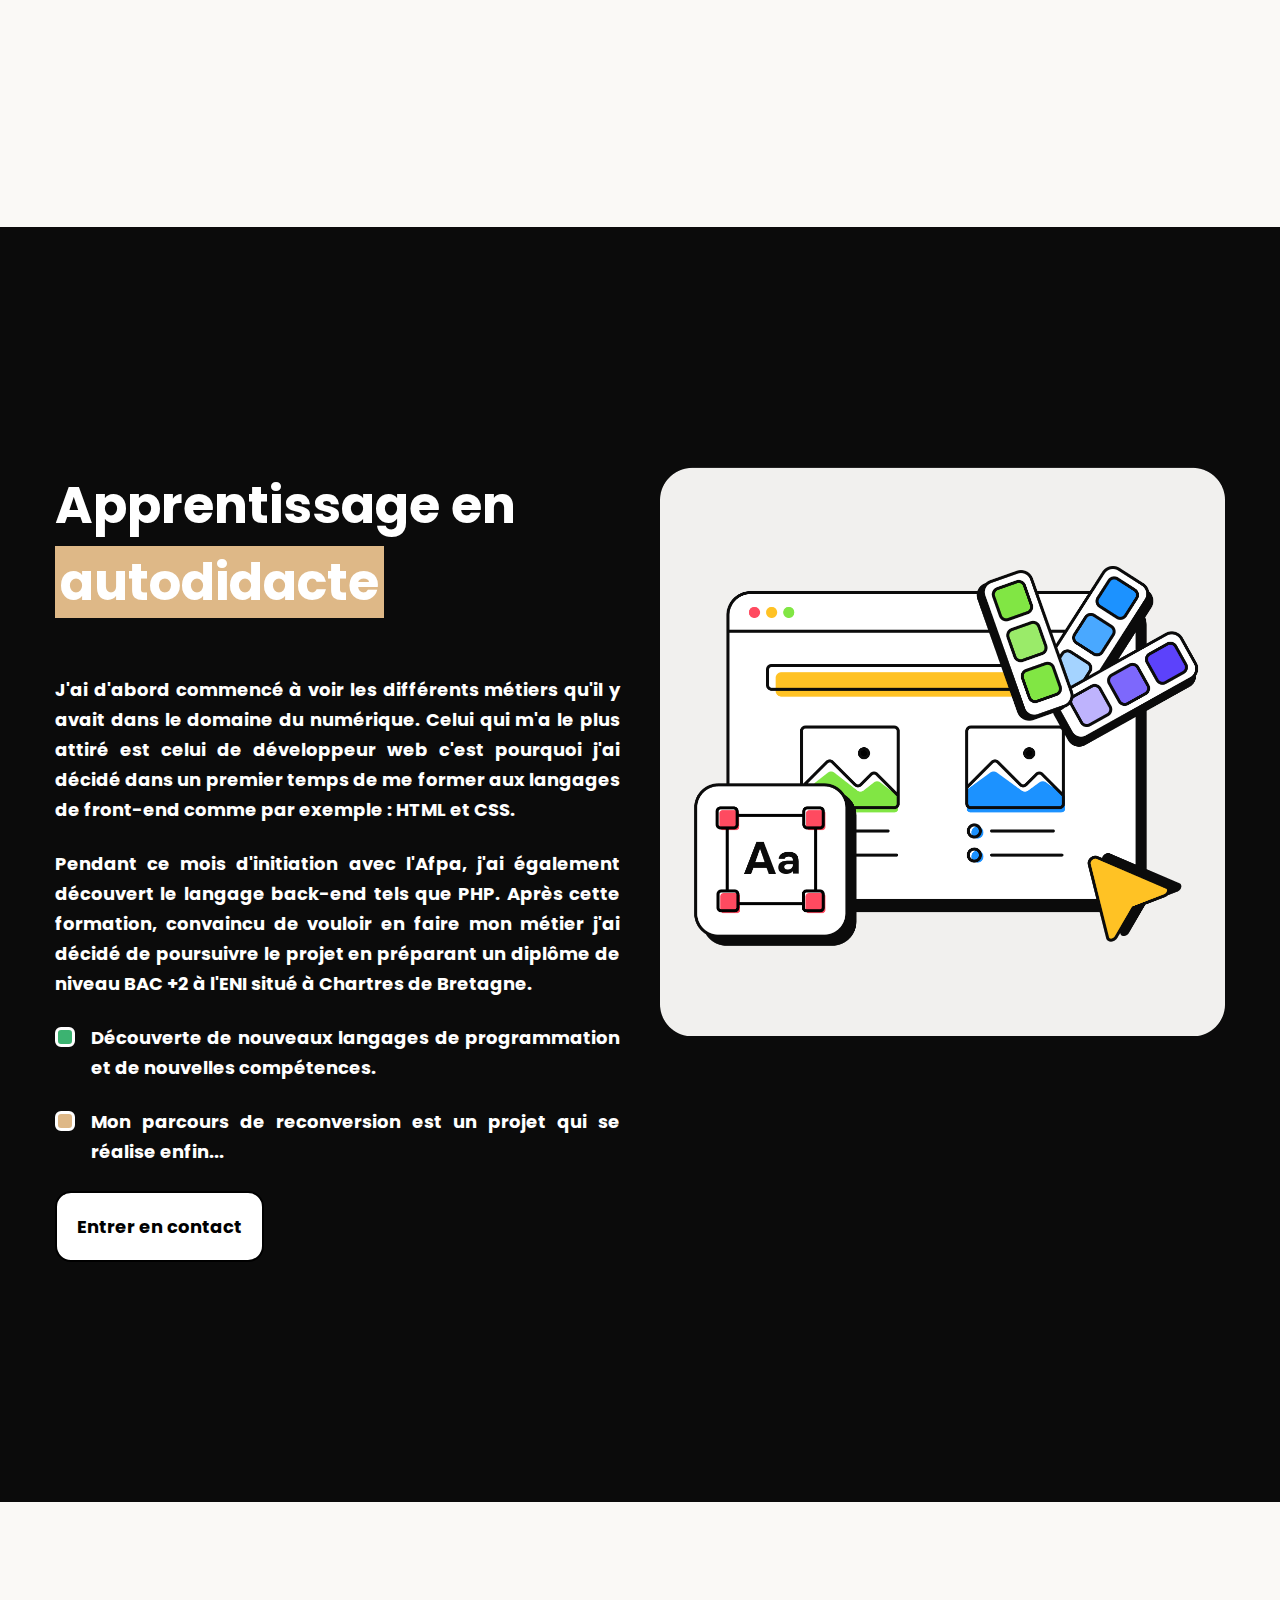
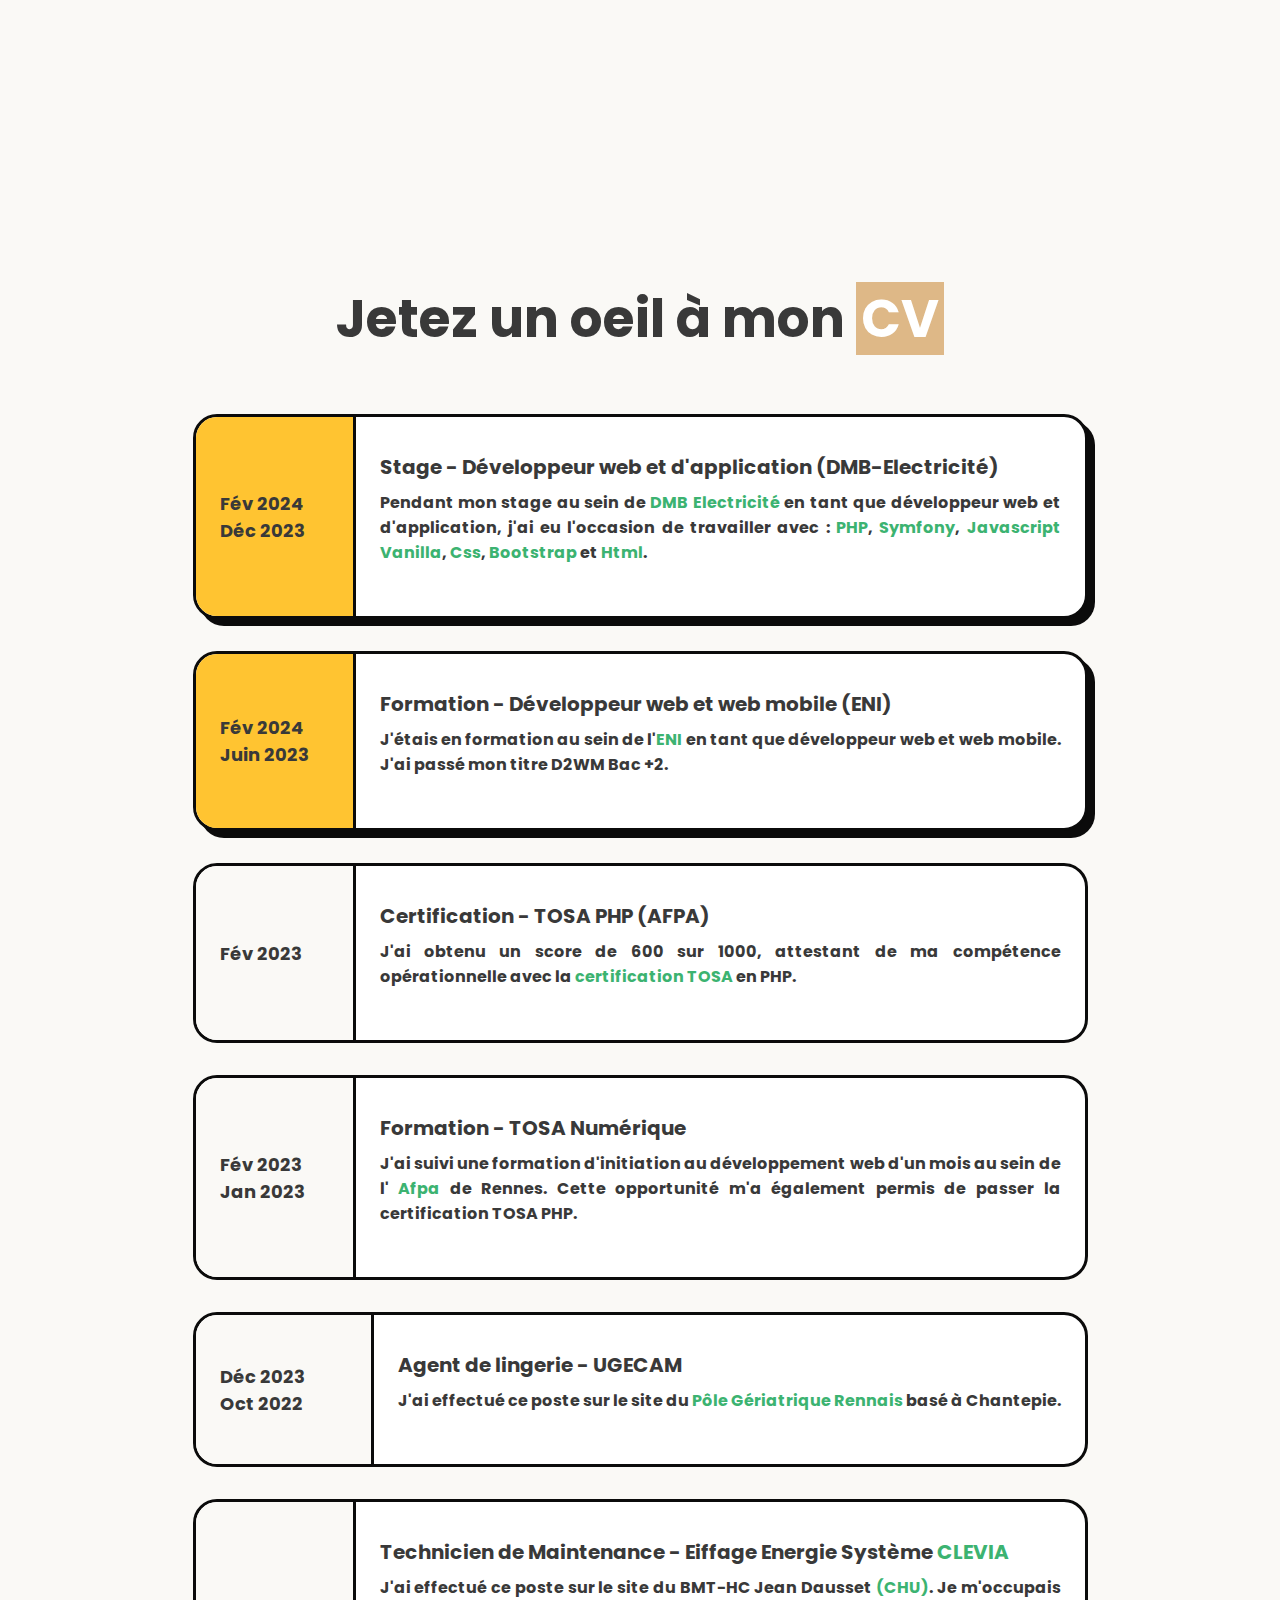
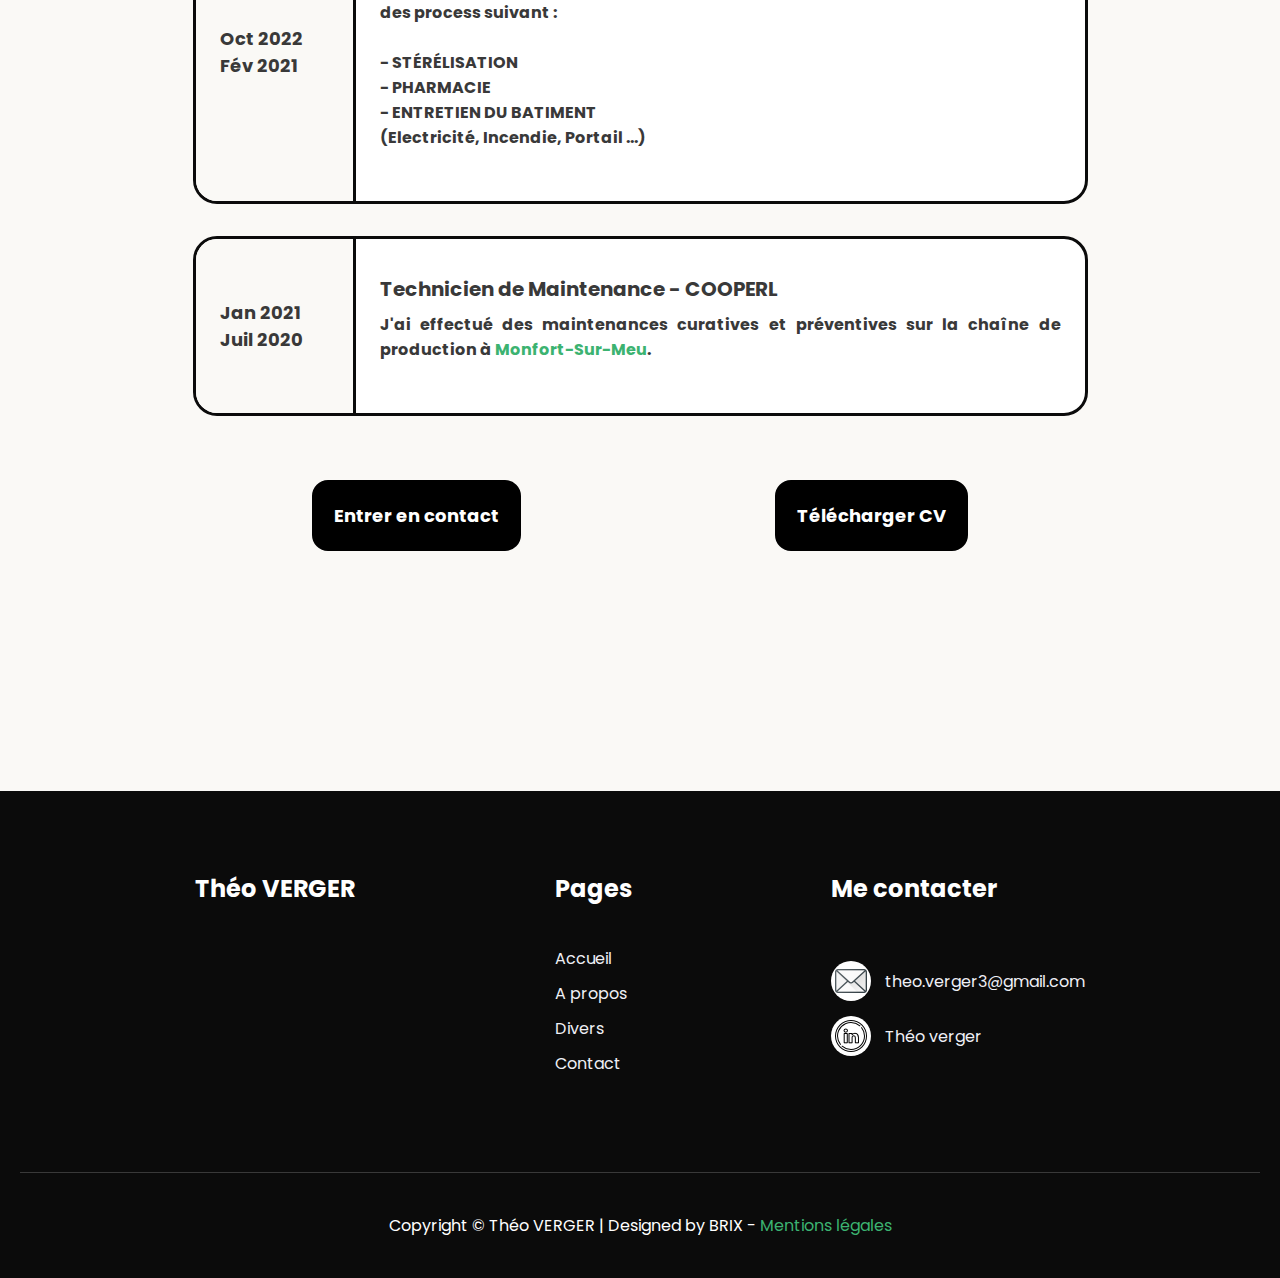
==== commit 9a0aa894: "update" ====
--- a/html/about.html
+++ b/html/about.html
@@ -137,7 +137,7 @@
 
         <main>
             <section class="cv">
-                <h2>Jetez un oeil à mon <a href="../imgs/CV_Theo_VERGER.pdf"><span class="brown">CV</span></a></h2></h2>	
+                <h2>Jetez un oeil à mon <a href="../imgs/CV Théo VERGER.pdf"><span class="brown">CV</span></a></h2></h2>	
                 <div class="cv-container">
                     <div class="card active">
                         <div>
@@ -161,21 +161,24 @@
                             <span>Juin 2023</span>
                         </div>
                     </div>
-    
                     <div class="card">
                         <div>
                             <h3>Certification - TOSA PHP (AFPA)</h3>
-                            <p>J'ai obtenu un score de 600 sur 1000, attestant de ma compétence opérationnelle avec la <a href="https://www.tosa.org/FR/certification-php?sbj_id=103" target="_blanck"  title="Vous allez être redirigé sur le site https://www.tosa.org/ dans un nouvel onglet">certification TOSA</a> en PHP.</p>
+                            <p>J'ai obtenu un score de 600 sur 1000, attestant de ma compétence opérationnelle avec la 
+                                <a href="https://www.tosa.org/FR/certification-php?sbj_id=103" target="_blanck"  title="Vous allez être redirigé sur le site https://www.tosa.org/ dans un nouvel onglet">certification TOSA</a>
+                                en PHP.</p>
                         </div>
                         <div>
                             <span>Fév 2023</span>
                         </div>
                     </div>
-    
                     <div class="card">
                         <div>
                             <h3>Formation - TOSA Numérique</h3>
-                            <p>J'ai suivi une formation d'initiation au développement web d'un mois au sein de l'<a href="https://www.afpa.fr/centre/centre-de-rennes" target="_blanck"  title="Vous allez être redirigé sur le site https://www.afpa.fr/ dans un nouvel onglet">Afpa</a> de Rennes. Cette opportunité m'a également permis de passer la certification TOSA PHP.</p>
+                            <p>J'ai suivi une formation d'initiation au développement web d'un mois au sein de l'
+                                <a href="https://www.afpa.fr/centre/centre-de-rennes" target="_blanck"  title="Vous allez être redirigé sur le site https://www.afpa.fr/ dans un nouvel onglet">Afpa</a>
+                                de Rennes.
+                                Cette opportunité m'a également permis de passer la certification TOSA PHP.</p>
                         </div>
                         <div>
                             <span>Fév 2023</span>
@@ -184,8 +187,22 @@
                     </div>
                     <div class="card">
                         <div>
+                            <h3>Agent de lingerie - UGECAM</h3>
+                            <p>J'ai effectué ce poste sur le site du 
+                                <a href="https://www.groupe-ugecam.fr/pole-geriatrique-rennais" target="_blank" title="Vous allez être redirigé sur le site https://www.groupe-ugecam.fr/pole-geriatrique-rennais dans un nouvel onglet">Pôle Gériatrique Rennais</a>
+                                basé à Chantepie.
+                            </p>
+                        </div>
+                        <div>
+                            <span>Déc 2023</span>
+                            <span>Oct 2022</span>
+                        </div>
+                    </div>
+                    <div class="card">
+                        <div>
                             <h3>Technicien de Maintenance - Eiffage Energie Système <a href="https://www.eiffageenergiesystemes.com/home" >CLEVIA</a></h3>
-                            <p>J'ai effectué ce poste sur le site du BMT-HC Jean Dausset<a href="https://www.chu-rennes.fr/index.html" target="_blanck"  title="Vous allez être redirigé sur le site https://www.chu-rennes.fr/index.html dans un nouvel onglet"> (CHU)</a>.
+                            <p>J'ai effectué ce poste sur le site du BMT-HC Jean Dausset
+                                <a href="https://www.chu-rennes.fr/index.html" target="_blanck"  title="Vous allez être redirigé sur le site https://www.chu-rennes.fr/index.html dans un nouvel onglet"> (CHU)</a>.
                             Je m'occupais des process suivant :
                             <br>
                             <br>
@@ -203,7 +220,8 @@
                     <div class="card">
                         <div>
                             <h3>Technicien de Maintenance - COOPERL <a href="https://www.cooperl.com/" ></a></h3>
-                            <p>J'ai effectué des maintenances curatives et préventives sur la chaîne de production à <a href="https://www.cooperl.com/" >Monfort-Sur-Meu</a>.</p>
+                            <p>J'ai effectué des maintenances curatives et préventives sur la chaîne de production à 
+                                <a href="https://www.cooperl.com/" >Monfort-Sur-Meu</a>.</p>
                         </div>
                         <div>
                             <span>Jan 2021</span>
@@ -213,7 +231,7 @@
                 </div>
                 <div class="button-container">
                     <a href="./contact.html" class="button-black">Entrer en contact</a>
-                    <a href="../imgs/CV_Theo_VERGER.pdf" class="button-black" target="_blank">Télécharger CV</a>
+                    <a href="../imgs/CV Théo VERGER.pdf" class="button-black" target="_blank">Télécharger CV</a>
                 </div>
             </section>
         </main>
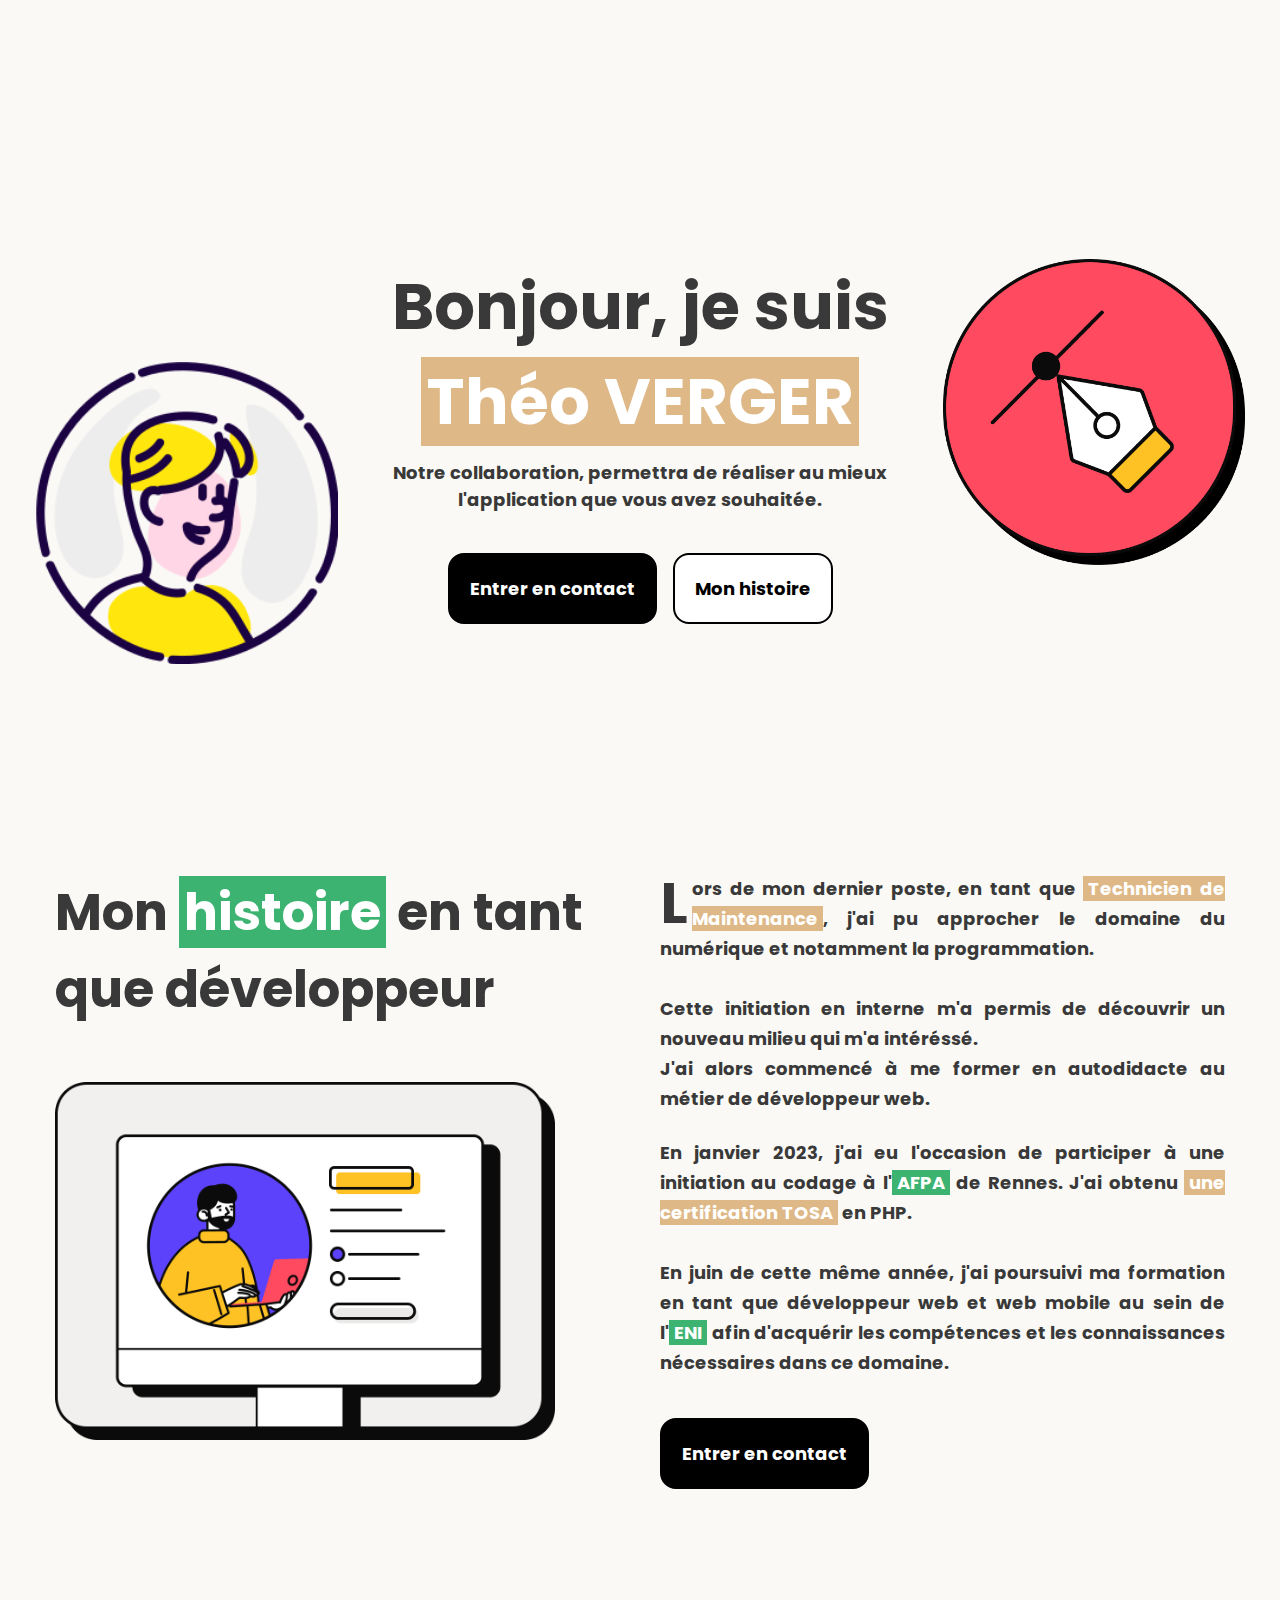
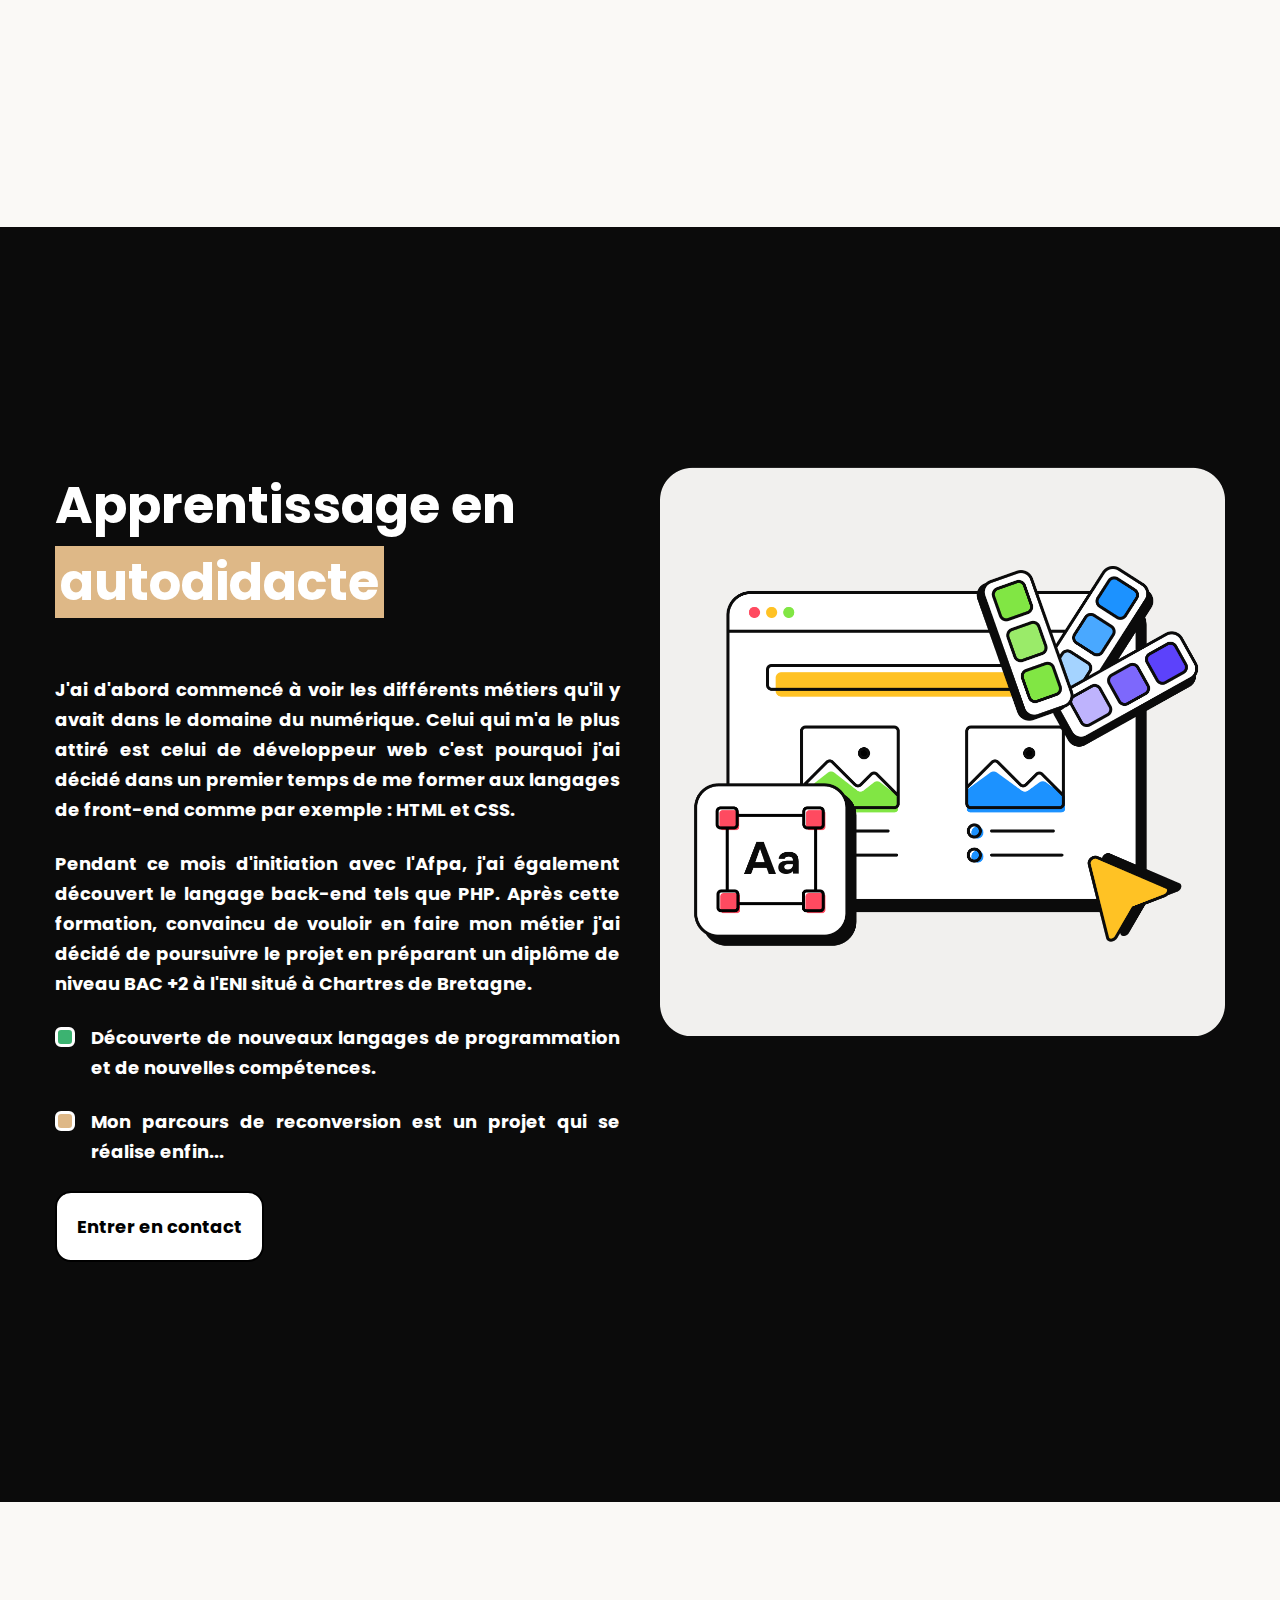
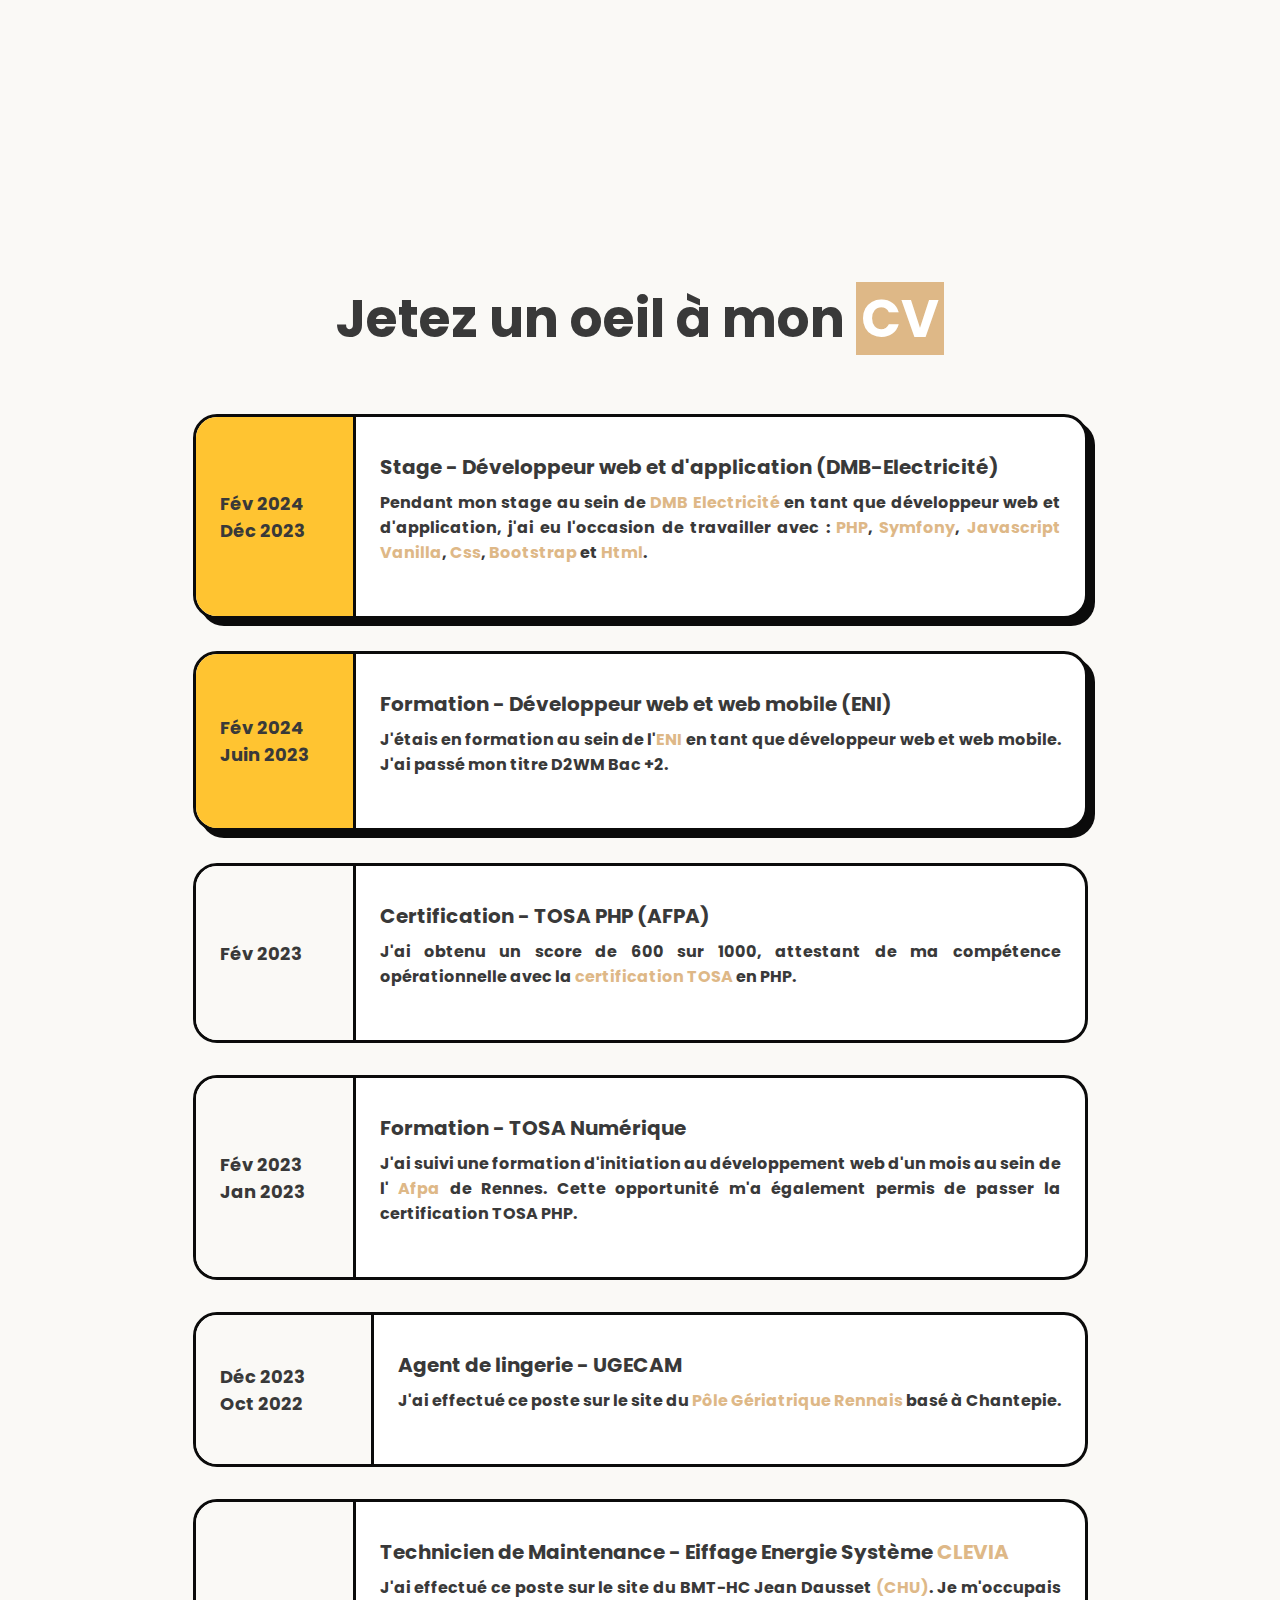
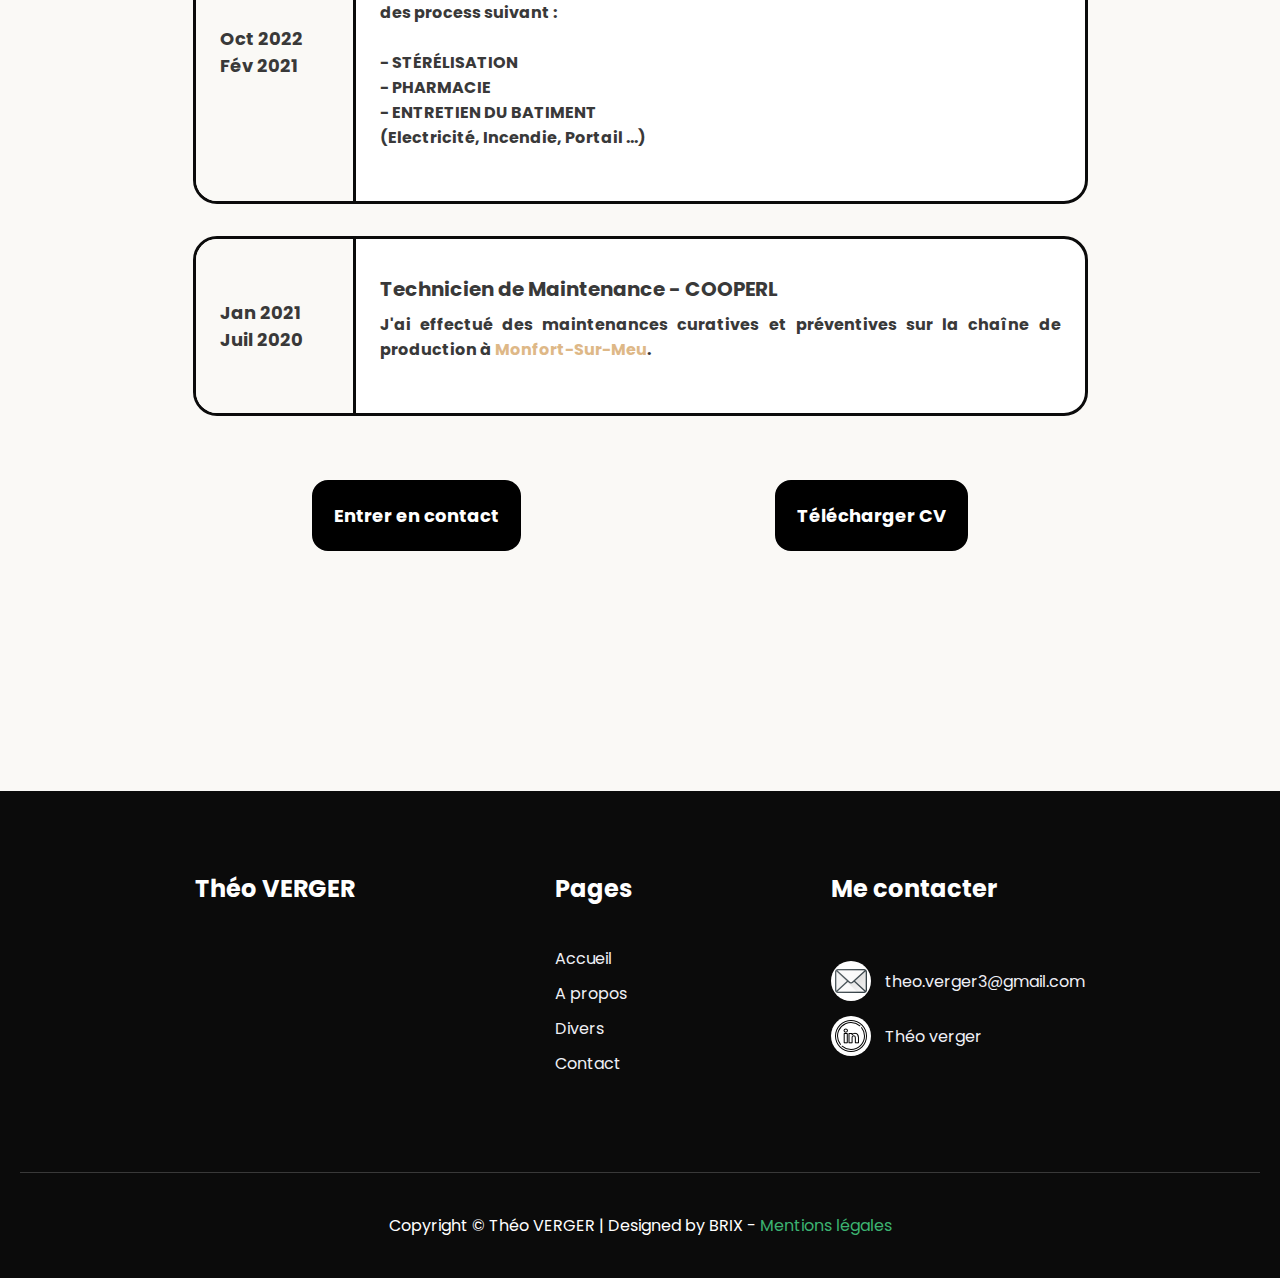
==== commit c1c246c5: "update" ====
--- a/html/about.html
+++ b/html/about.html
@@ -137,7 +137,7 @@
 
         <main>
             <section class="cv">
-                <h2>Jetez un oeil à mon <a href="../imgs/CV Théo VERGER.pdf"><span class="brown">CV</span></a></h2></h2>	
+                <h2>Jetez un oeil à mon <a href="../imgs/CV Théo VERGER 2024.pdf"><span class="brown">CV</span></a></h2></h2>	
                 <div class="cv-container">
                     <div class="card active">
                         <div>
@@ -152,7 +152,7 @@
                     <div class="card active">
                         <div>
                             <h3>Formation - Développeur web et web mobile (ENI)</h3>
-                            <p>J'étais en formation au sein de l'<a href="https://www.eni-ecole.fr/"  title="Vous allez être redirigé sur le site https://www.eni-ecole.fr/ dans un nouvel onglet">ENI</a> en tant que développeur web et web mobile.
+                            <p>J'étais en formation au sein de l'<a href="https://www.eni-ecole.fr/" target="_blanck" title="Vous allez être redirigé sur le site https://www.eni-ecole.fr/ dans un nouvel onglet">ENI</a> en tant que développeur web et web mobile.
                             
                             J'ai passé mon titre D2WM Bac +2.</p>
                         </div>
@@ -165,7 +165,7 @@
                         <div>
                             <h3>Certification - TOSA PHP (AFPA)</h3>
                             <p>J'ai obtenu un score de 600 sur 1000, attestant de ma compétence opérationnelle avec la 
-                                <a href="https://www.tosa.org/FR/certification-php?sbj_id=103" target="_blanck"  title="Vous allez être redirigé sur le site https://www.tosa.org/ dans un nouvel onglet">certification TOSA</a>
+                                <a href="https://www.tosa.org/FR/certification-php?sbj_id=103" target="_blanck" title="Vous allez être redirigé sur le site https://www.tosa.org/ dans un nouvel onglet">certification TOSA</a>
                                 en PHP.</p>
                         </div>
                         <div>
@@ -176,7 +176,7 @@
                         <div>
                             <h3>Formation - TOSA Numérique</h3>
                             <p>J'ai suivi une formation d'initiation au développement web d'un mois au sein de l'
-                                <a href="https://www.afpa.fr/centre/centre-de-rennes" target="_blanck"  title="Vous allez être redirigé sur le site https://www.afpa.fr/ dans un nouvel onglet">Afpa</a>
+                                <a href="https://www.afpa.fr/centre/centre-de-rennes" target="_blanck" title="Vous allez être redirigé sur le site https://www.afpa.fr/ dans un nouvel onglet">Afpa</a>
                                 de Rennes.
                                 Cette opportunité m'a également permis de passer la certification TOSA PHP.</p>
                         </div>
@@ -184,20 +184,20 @@
                             <span>Fév 2023</span>
                             <span>Jan 2023</span>
                         </div>
-                    </div>
+                    </div> 
                     <div class="card">
                         <div>
                             <h3>Agent de lingerie - UGECAM</h3>
                             <p>J'ai effectué ce poste sur le site du 
-                                <a href="https://www.groupe-ugecam.fr/pole-geriatrique-rennais" target="_blank" title="Vous allez être redirigé sur le site https://www.groupe-ugecam.fr/pole-geriatrique-rennais dans un nouvel onglet">Pôle Gériatrique Rennais</a>
-                                basé à Chantepie.
-                            </p>
+                                <a href="https://www.groupe-ugecam.fr/pole-geriatrique-rennais" target="_blanck" title="Vous allez être redirigé sur le site https://www.groupe-ugecam.fr/pole-geriatrique-rennais dans un nouvel onglet">Pôle Gériatrique Rennais</a>
+                                basé à Chantepie.</p>
                         </div>
                         <div>
                             <span>Déc 2023</span>
                             <span>Oct 2022</span>
                         </div>
                     </div>
+                    
                     <div class="card">
                         <div>
                             <h3>Technicien de Maintenance - Eiffage Energie Système <a href="https://www.eiffageenergiesystemes.com/home" >CLEVIA</a></h3>
@@ -231,7 +231,7 @@
                 </div>
                 <div class="button-container">
                     <a href="./contact.html" class="button-black">Entrer en contact</a>
-                    <a href="../imgs/CV Théo VERGER.pdf" class="button-black" target="_blank">Télécharger CV</a>
+                    <a href="../imgs/CV Théo VERGER 2024.pdf" class="button-black" target="_blank">Télécharger CV</a>
                 </div>
             </section>
         </main>
--- a/css/about/about.css
+++ b/css/about/about.css
@@ -426,8 +426,9 @@
 .cv a{
 	text-decoration: none;
 	font-weight: bold;
-	color: #3cb371;
-}
+	color: #deb887;
+}
+
 .cv img{
 	margin: 0px 5px 0px 0px;
 }
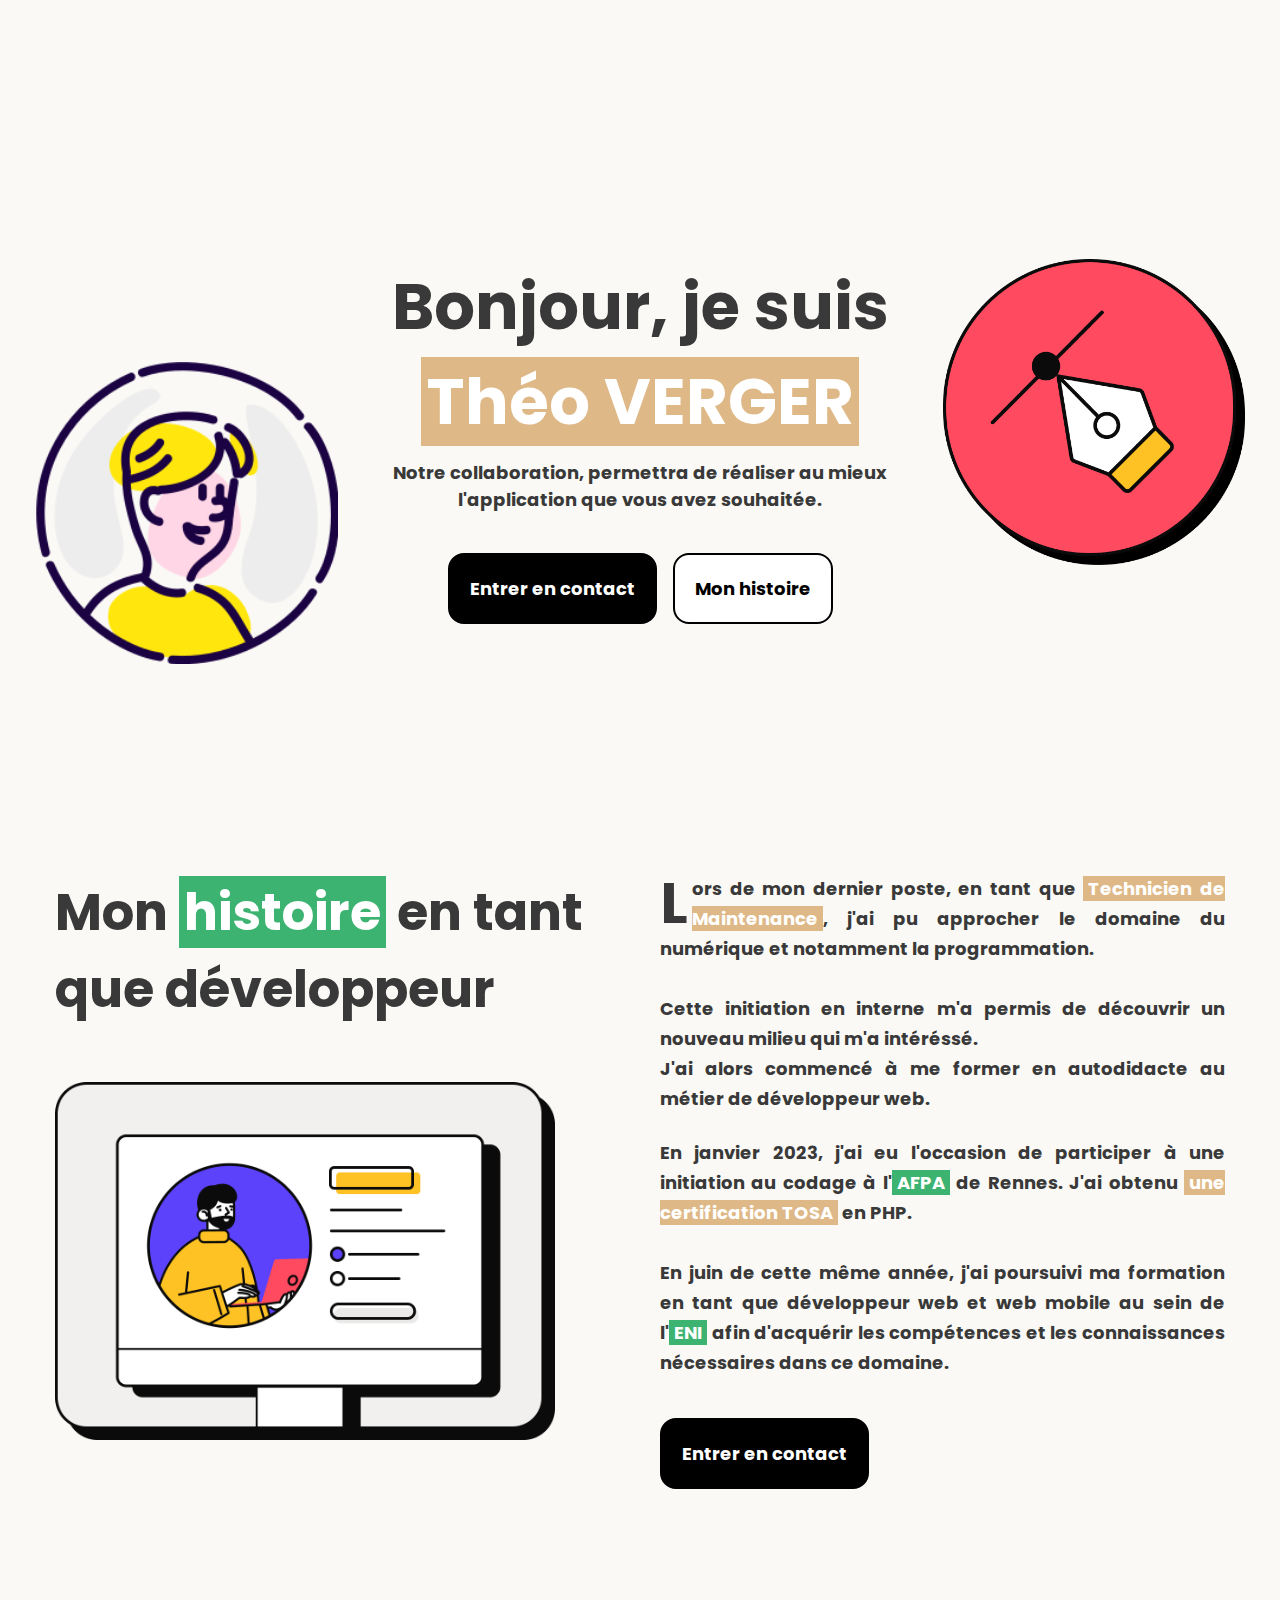
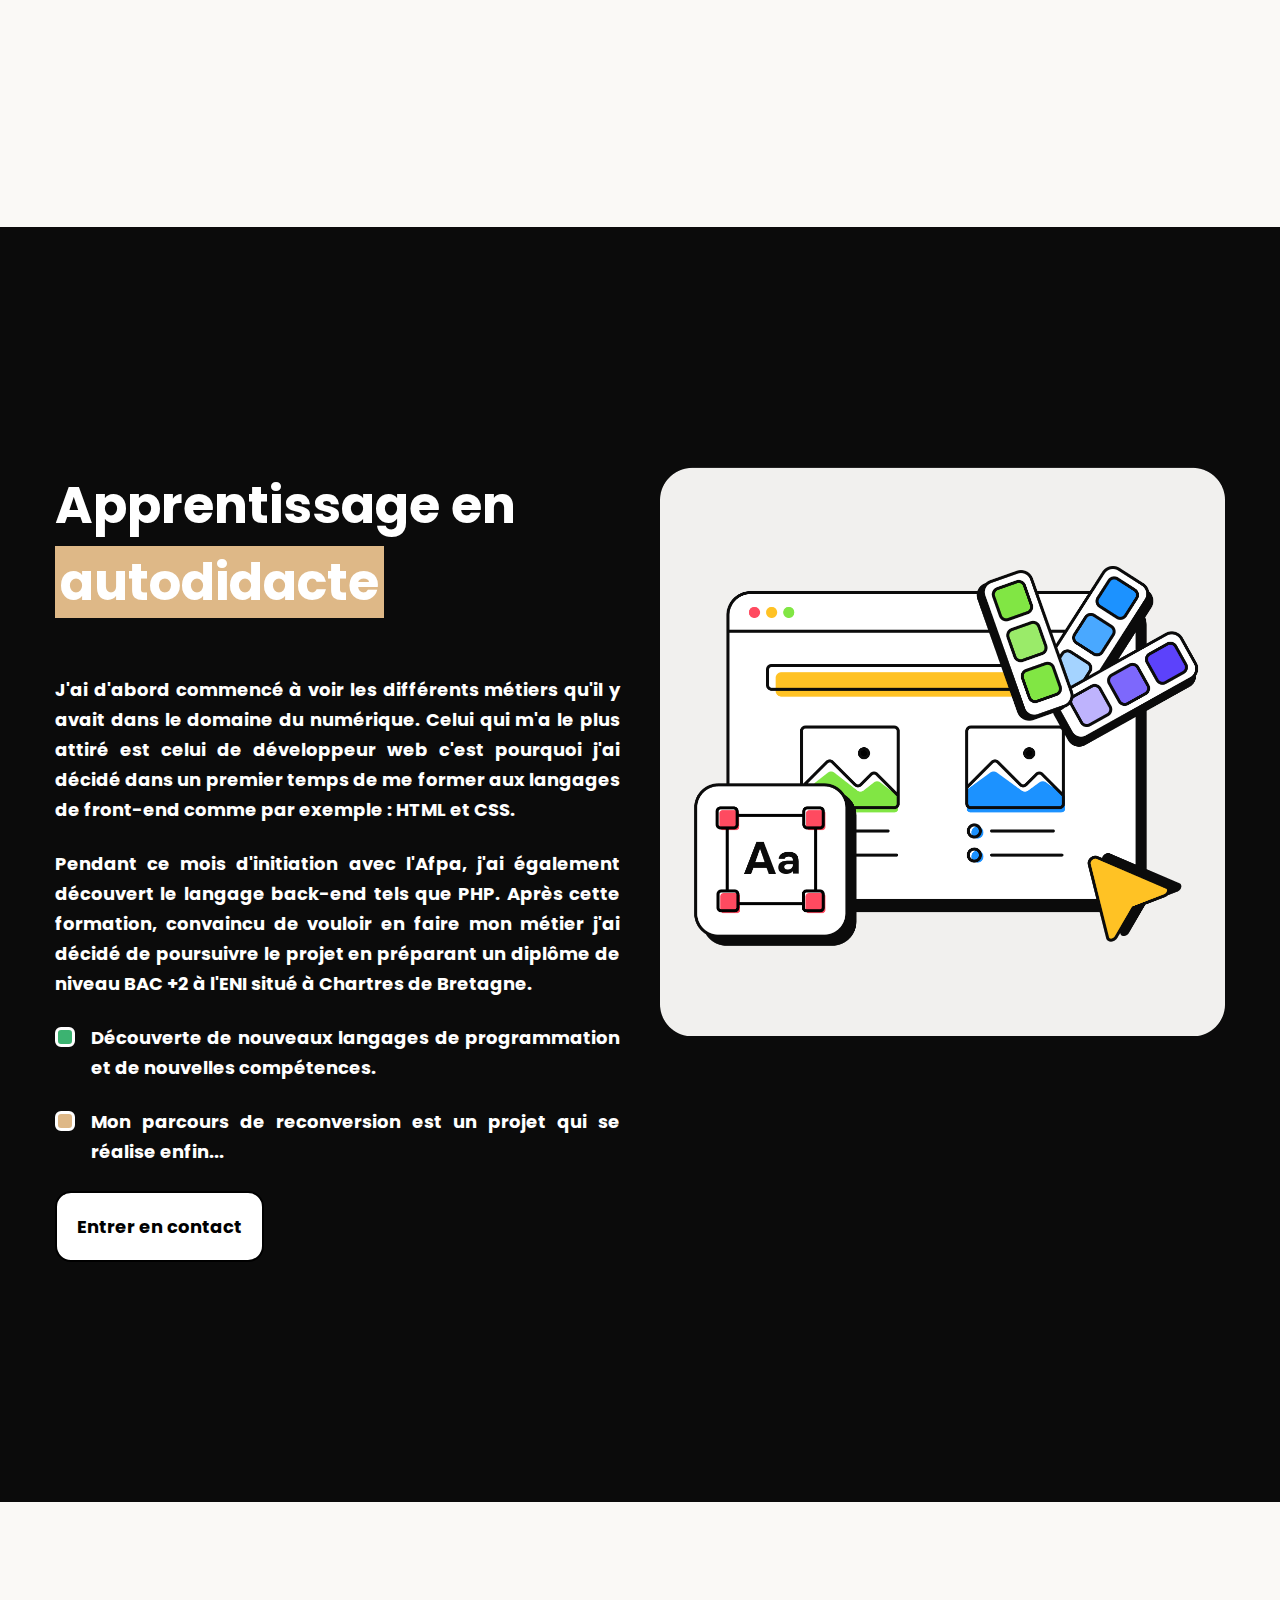
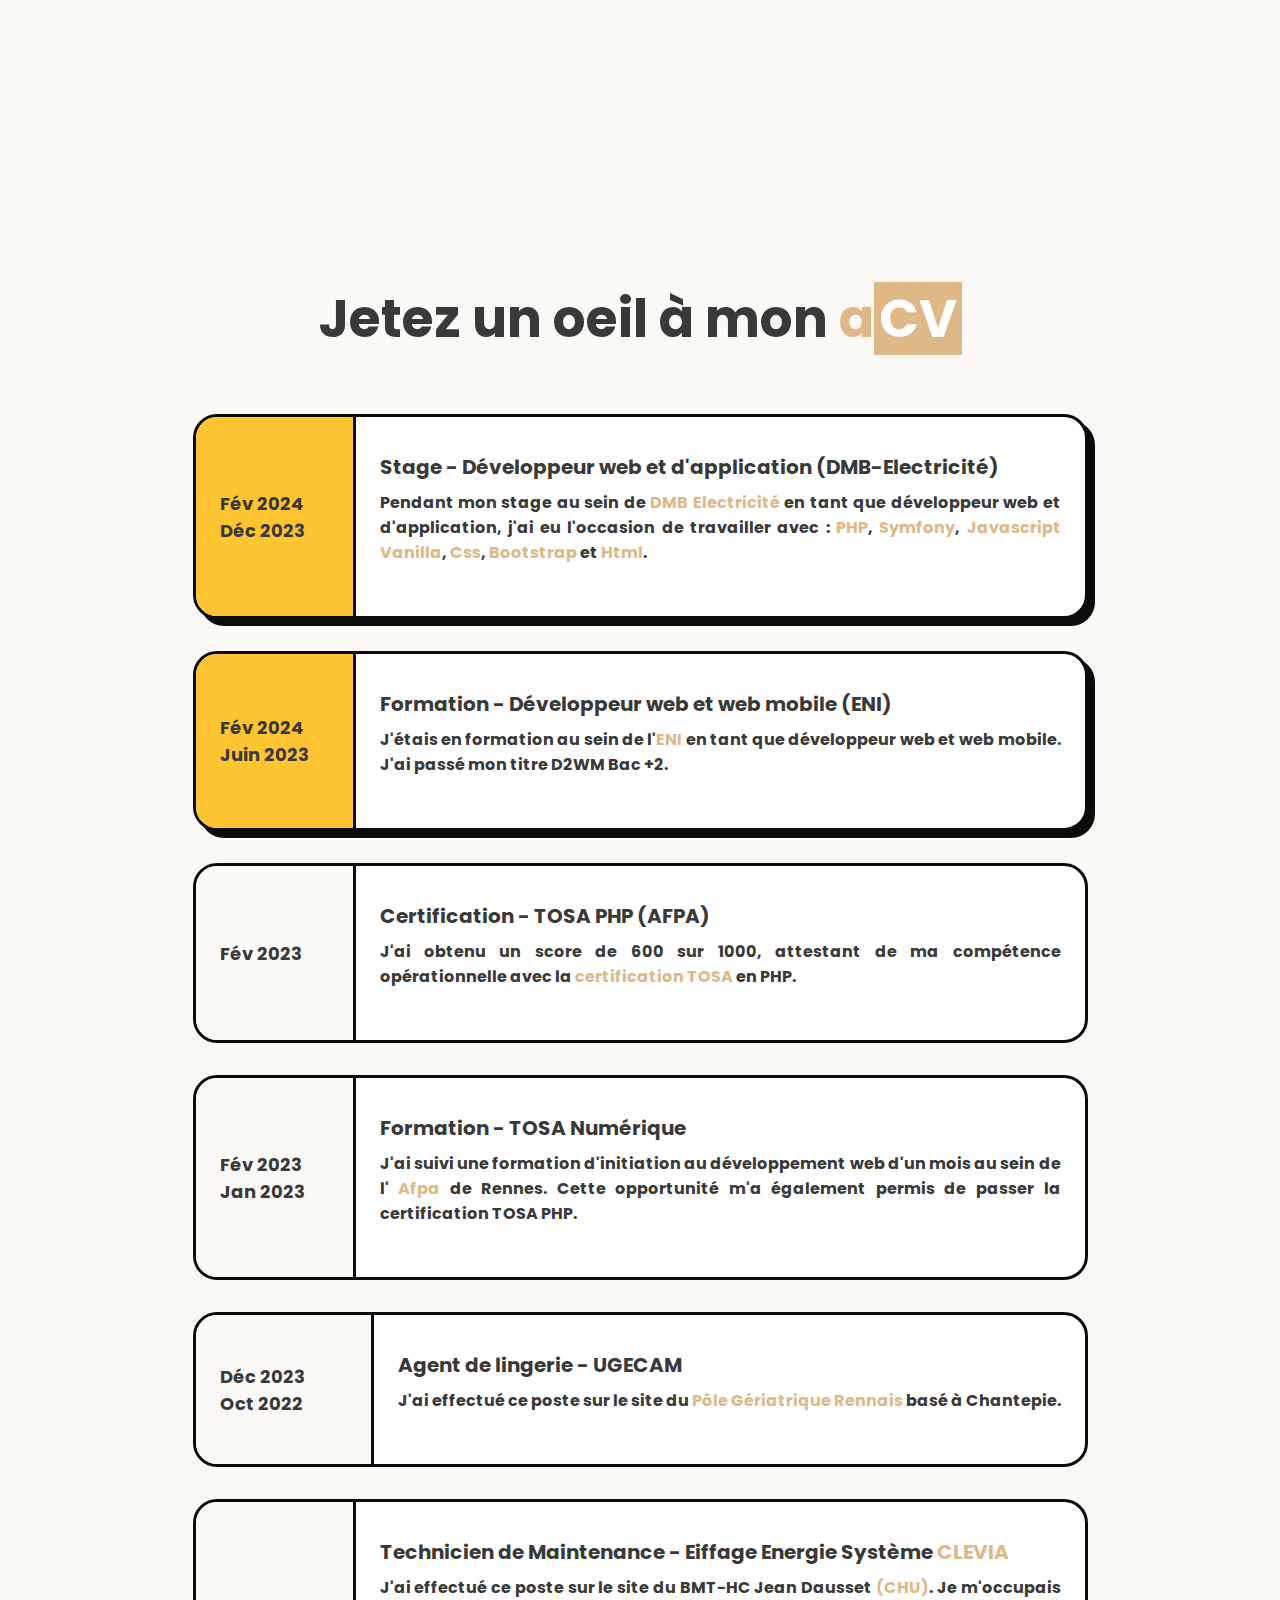
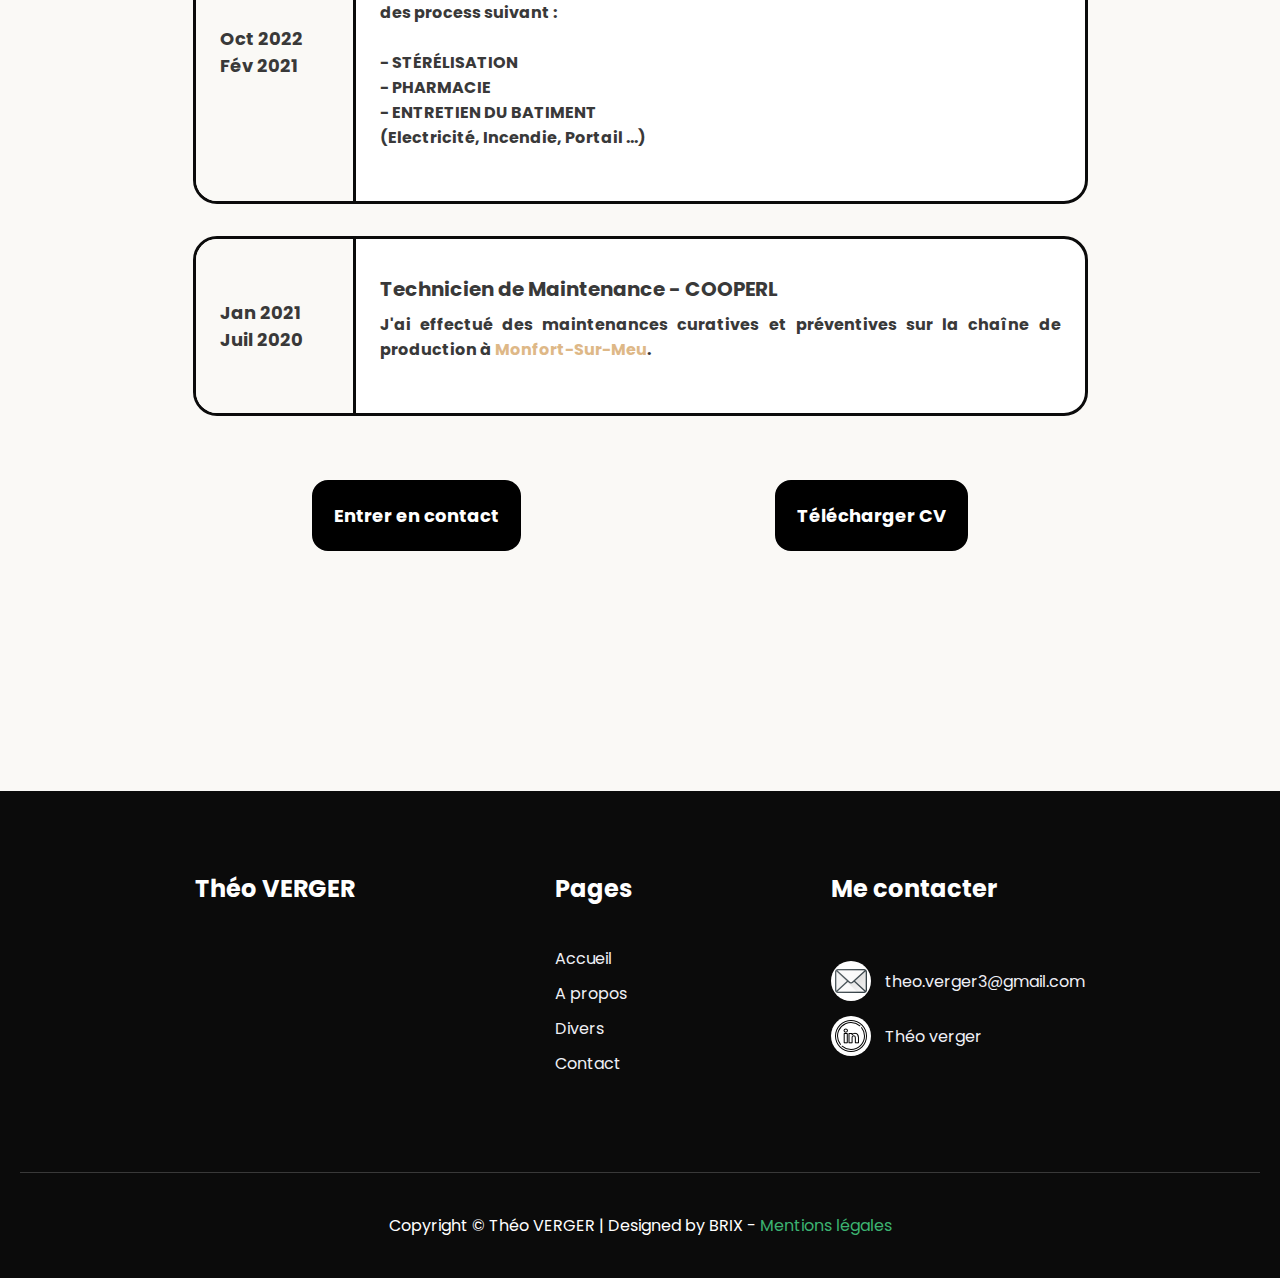
==== commit 5dd9943d: "update" ====
--- a/html/about.html
+++ b/html/about.html
@@ -137,7 +137,7 @@
 
         <main>
             <section class="cv">
-                <h2>Jetez un oeil à mon <a href="../imgs/CV Théo VERGER 2024.pdf"><span class="brown">CV</span></a></h2></h2>	
+                <h2>Jetez un oeil à mon <a href="../imgs/CV Théo VERGER 2024.pdf">a<span class="brown">CV</span></a></h2></h2>	
                 <div class="cv-container">
                     <div class="card active">
                         <div>
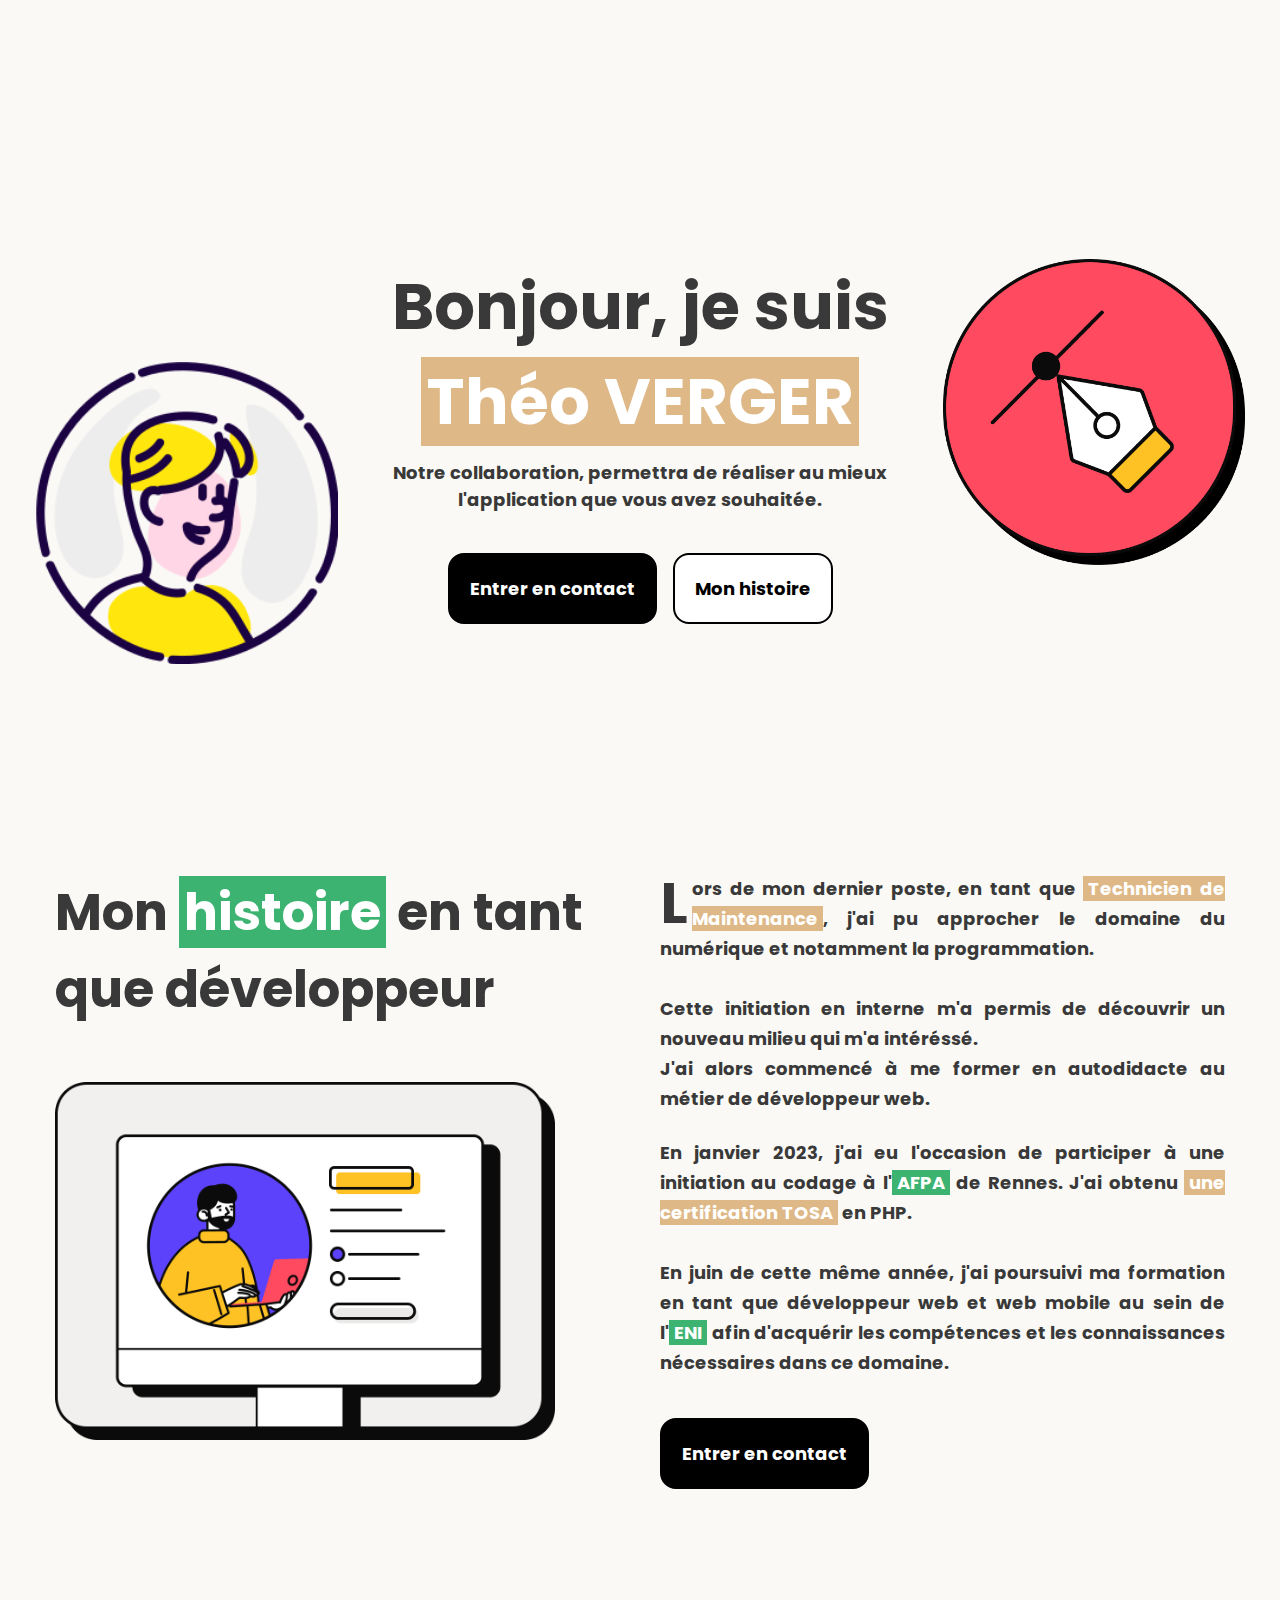
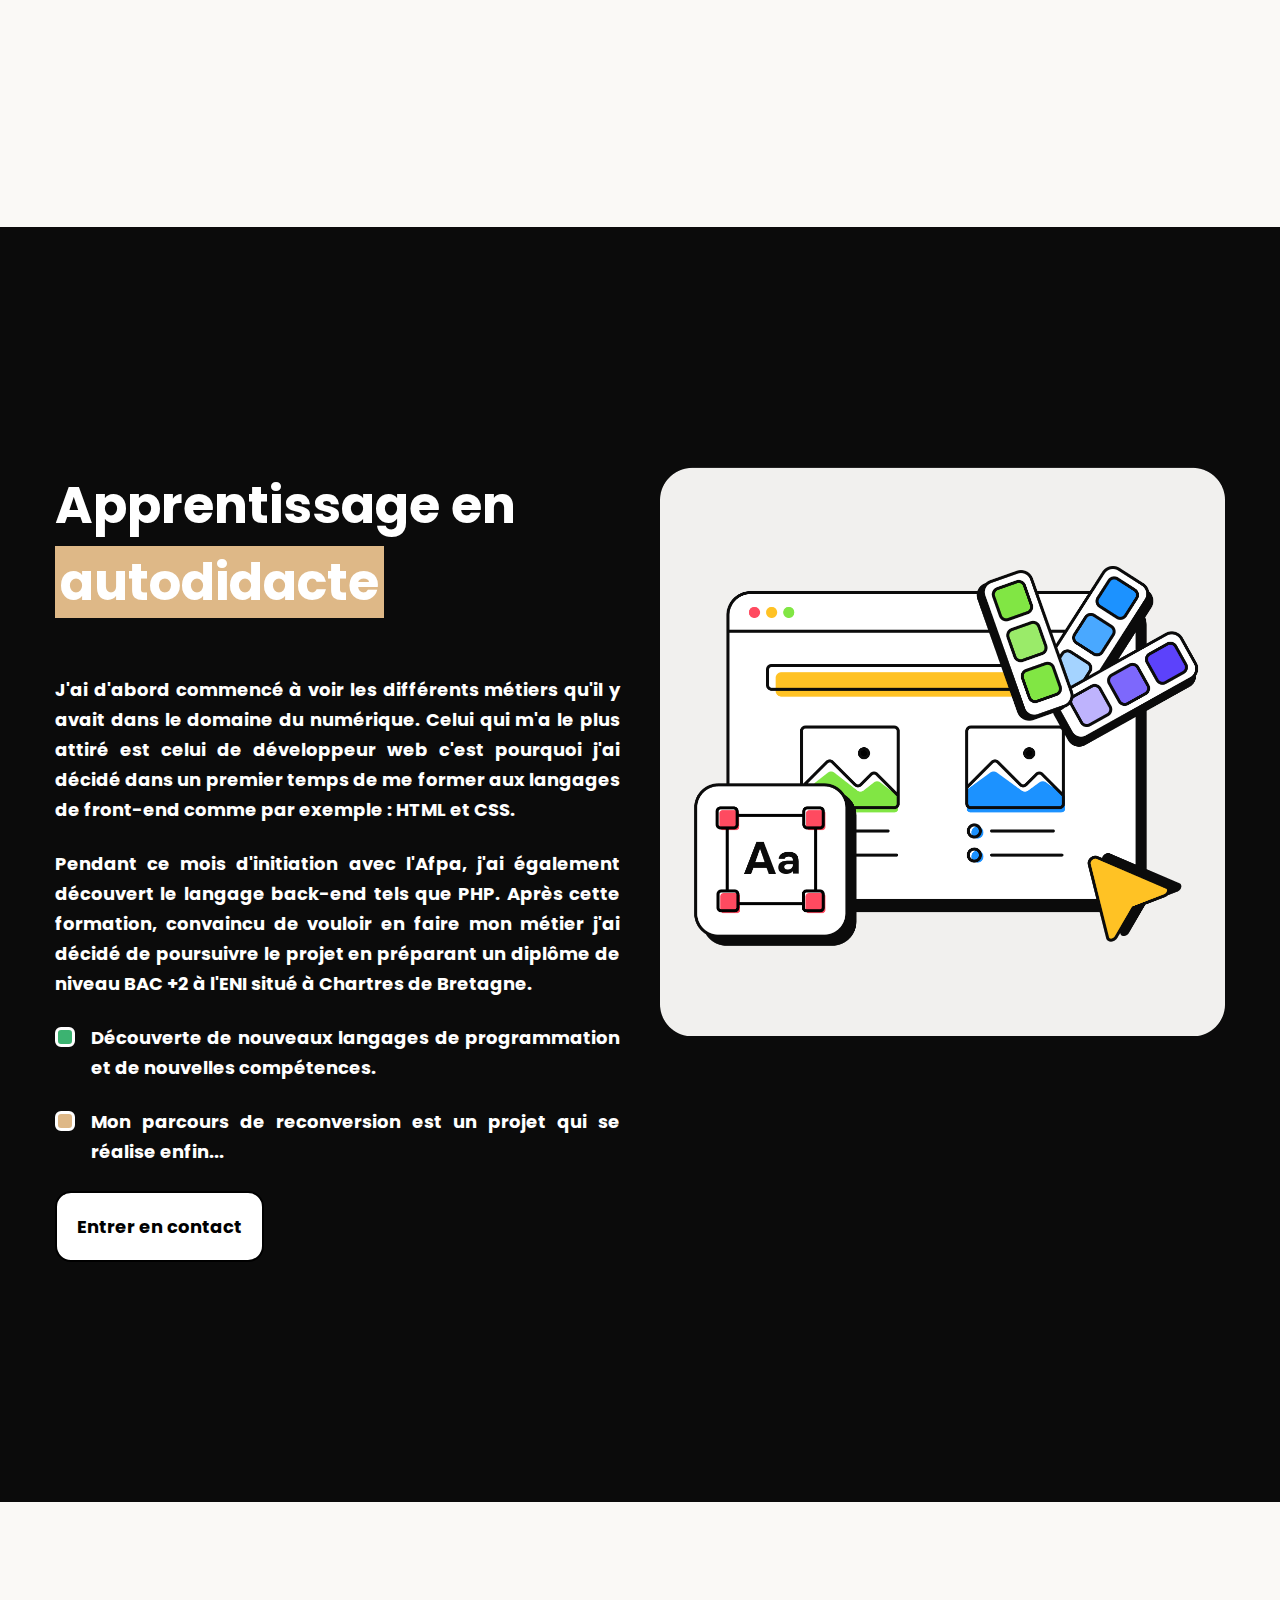
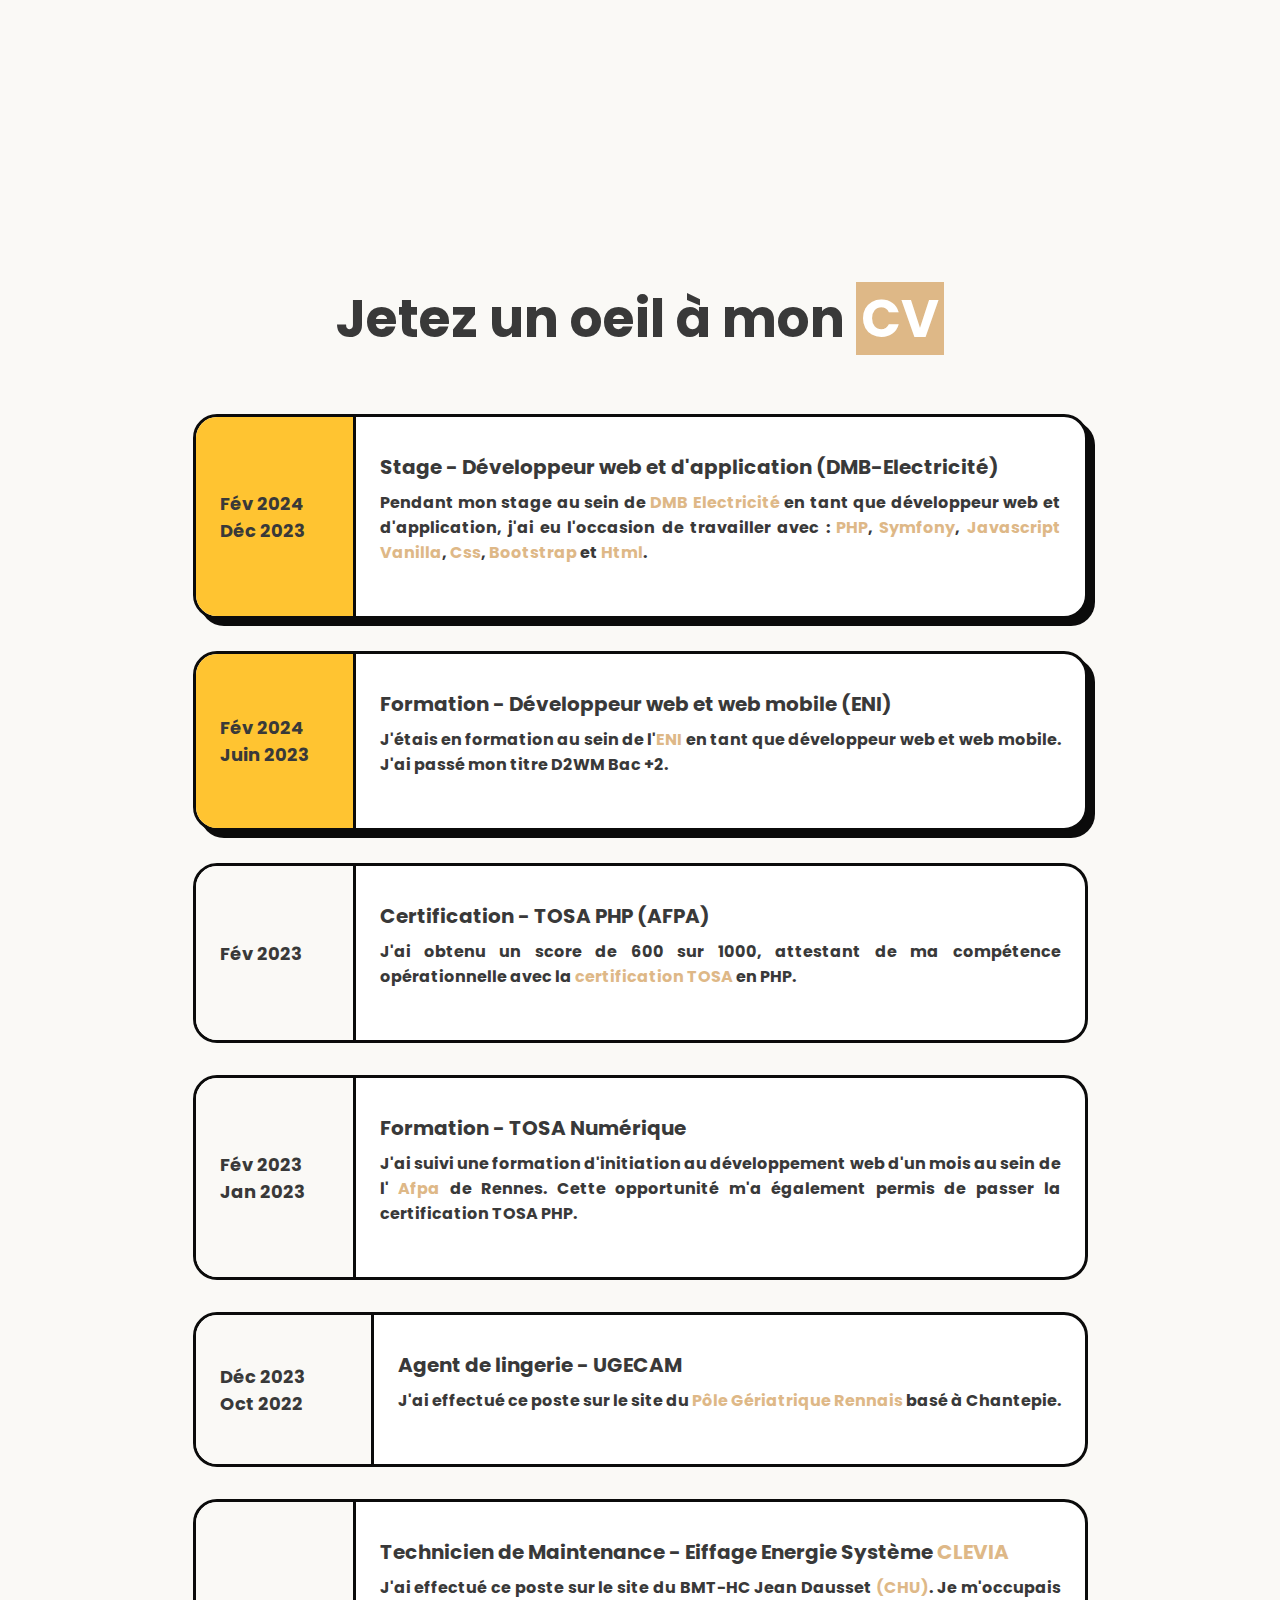
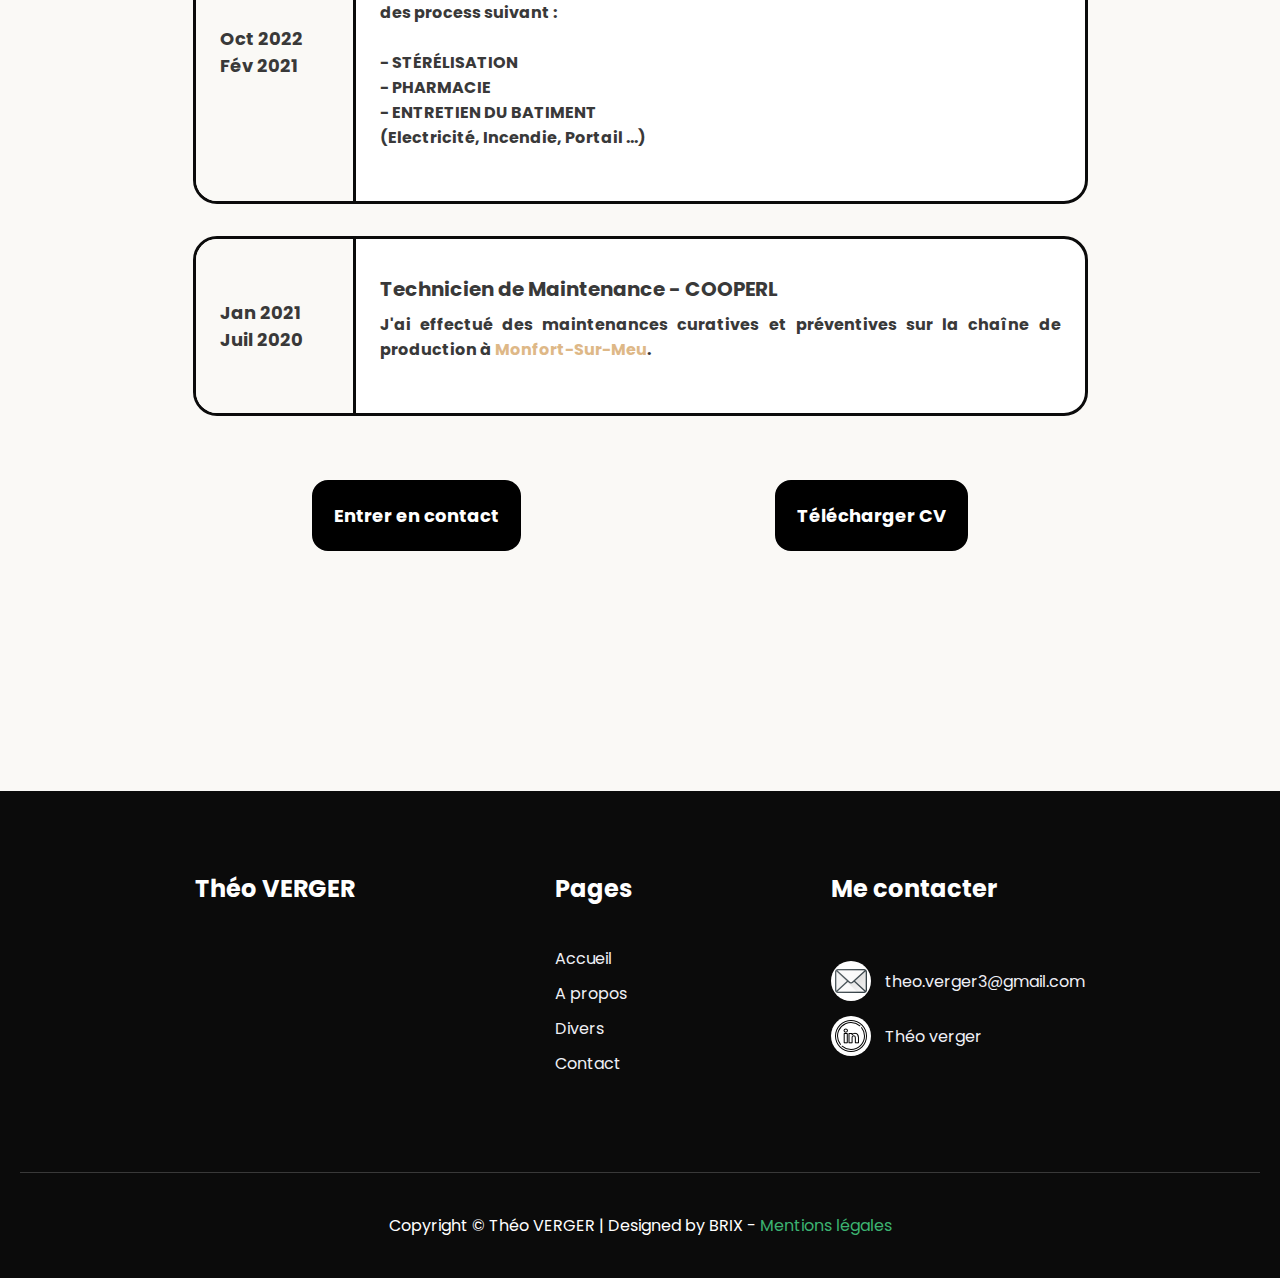
==== commit e5978ac0: "update" ====
--- a/html/about.html
+++ b/html/about.html
@@ -137,7 +137,7 @@
 
         <main>
             <section class="cv">
-                <h2>Jetez un oeil à mon <a href="../imgs/CV Théo VERGER 2024.pdf">a<span class="brown">CV</span></a></h2></h2>	
+                <h2>Jetez un oeil à mon <a href="../imgs/CV Théo VERGER 2024.pdf"><span class="brown">CV</span></a></h2></h2>	
                 <div class="cv-container">
                     <div class="card active">
                         <div>
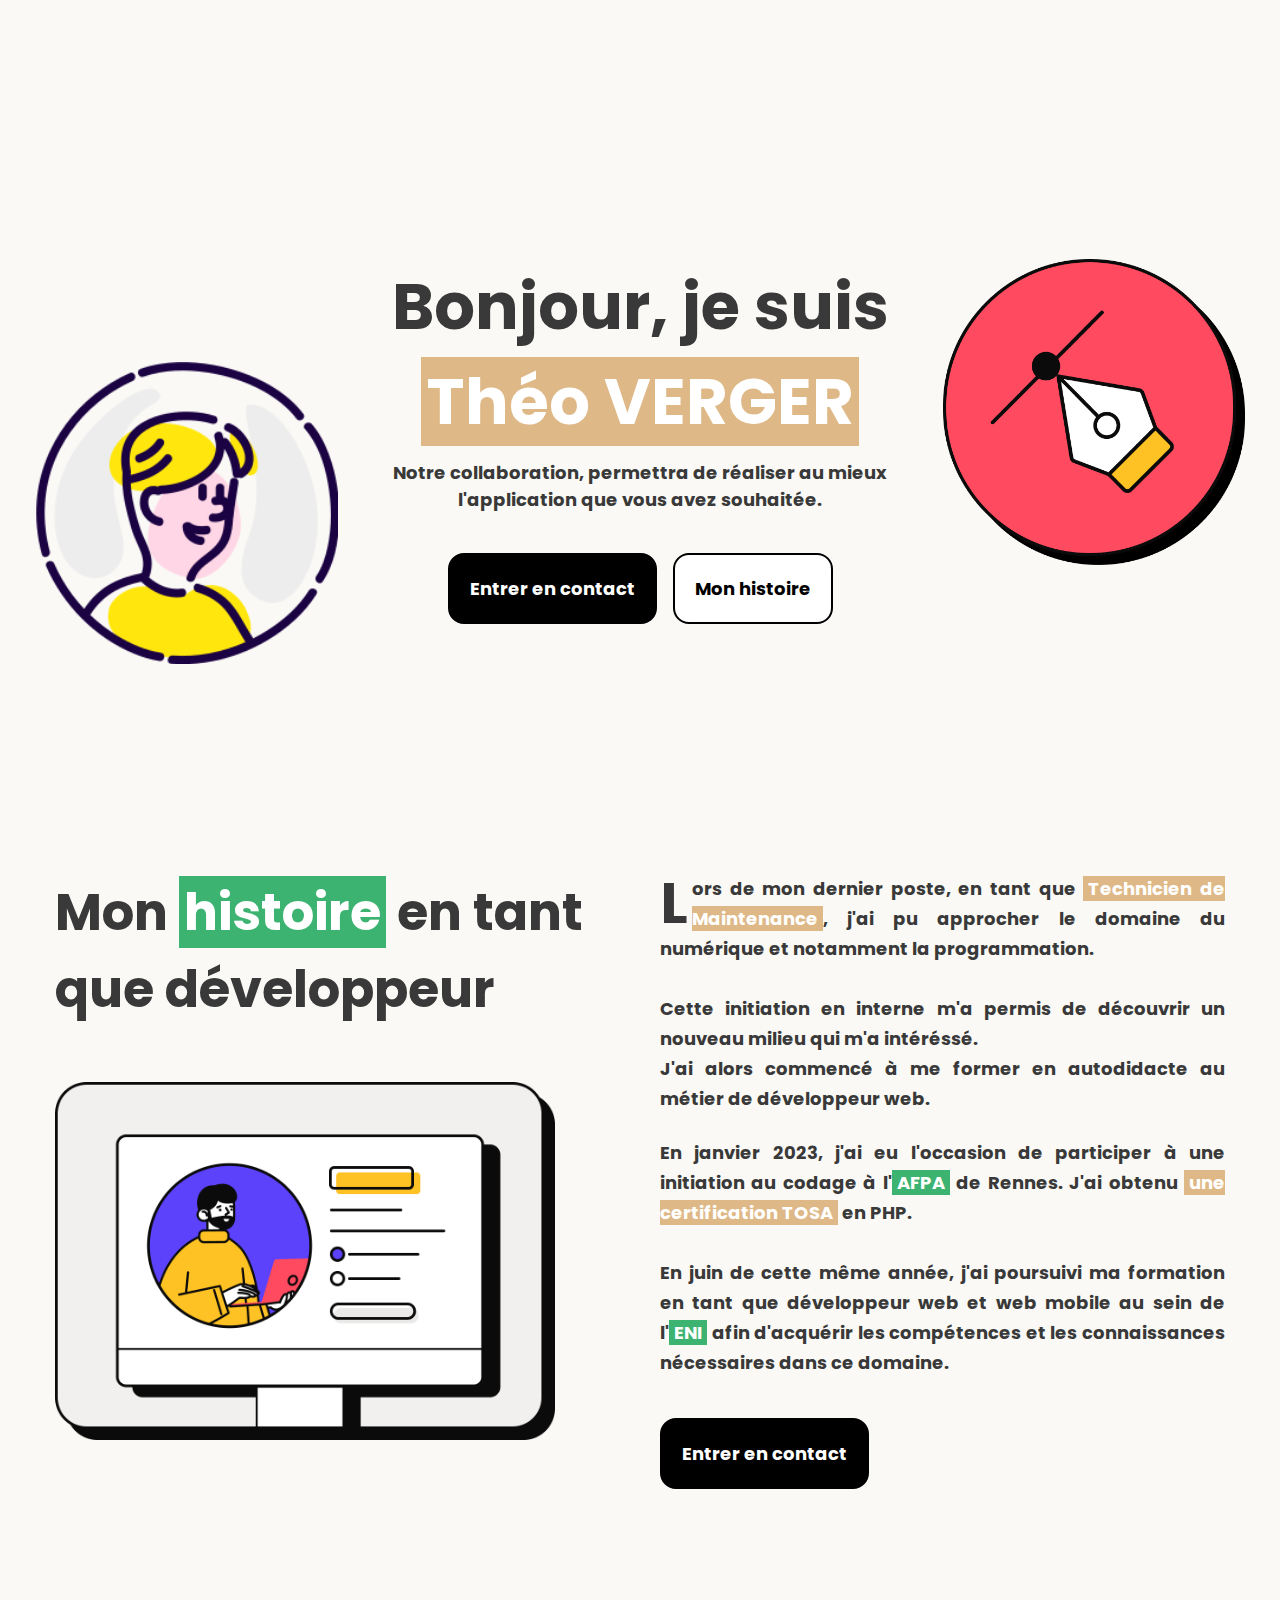
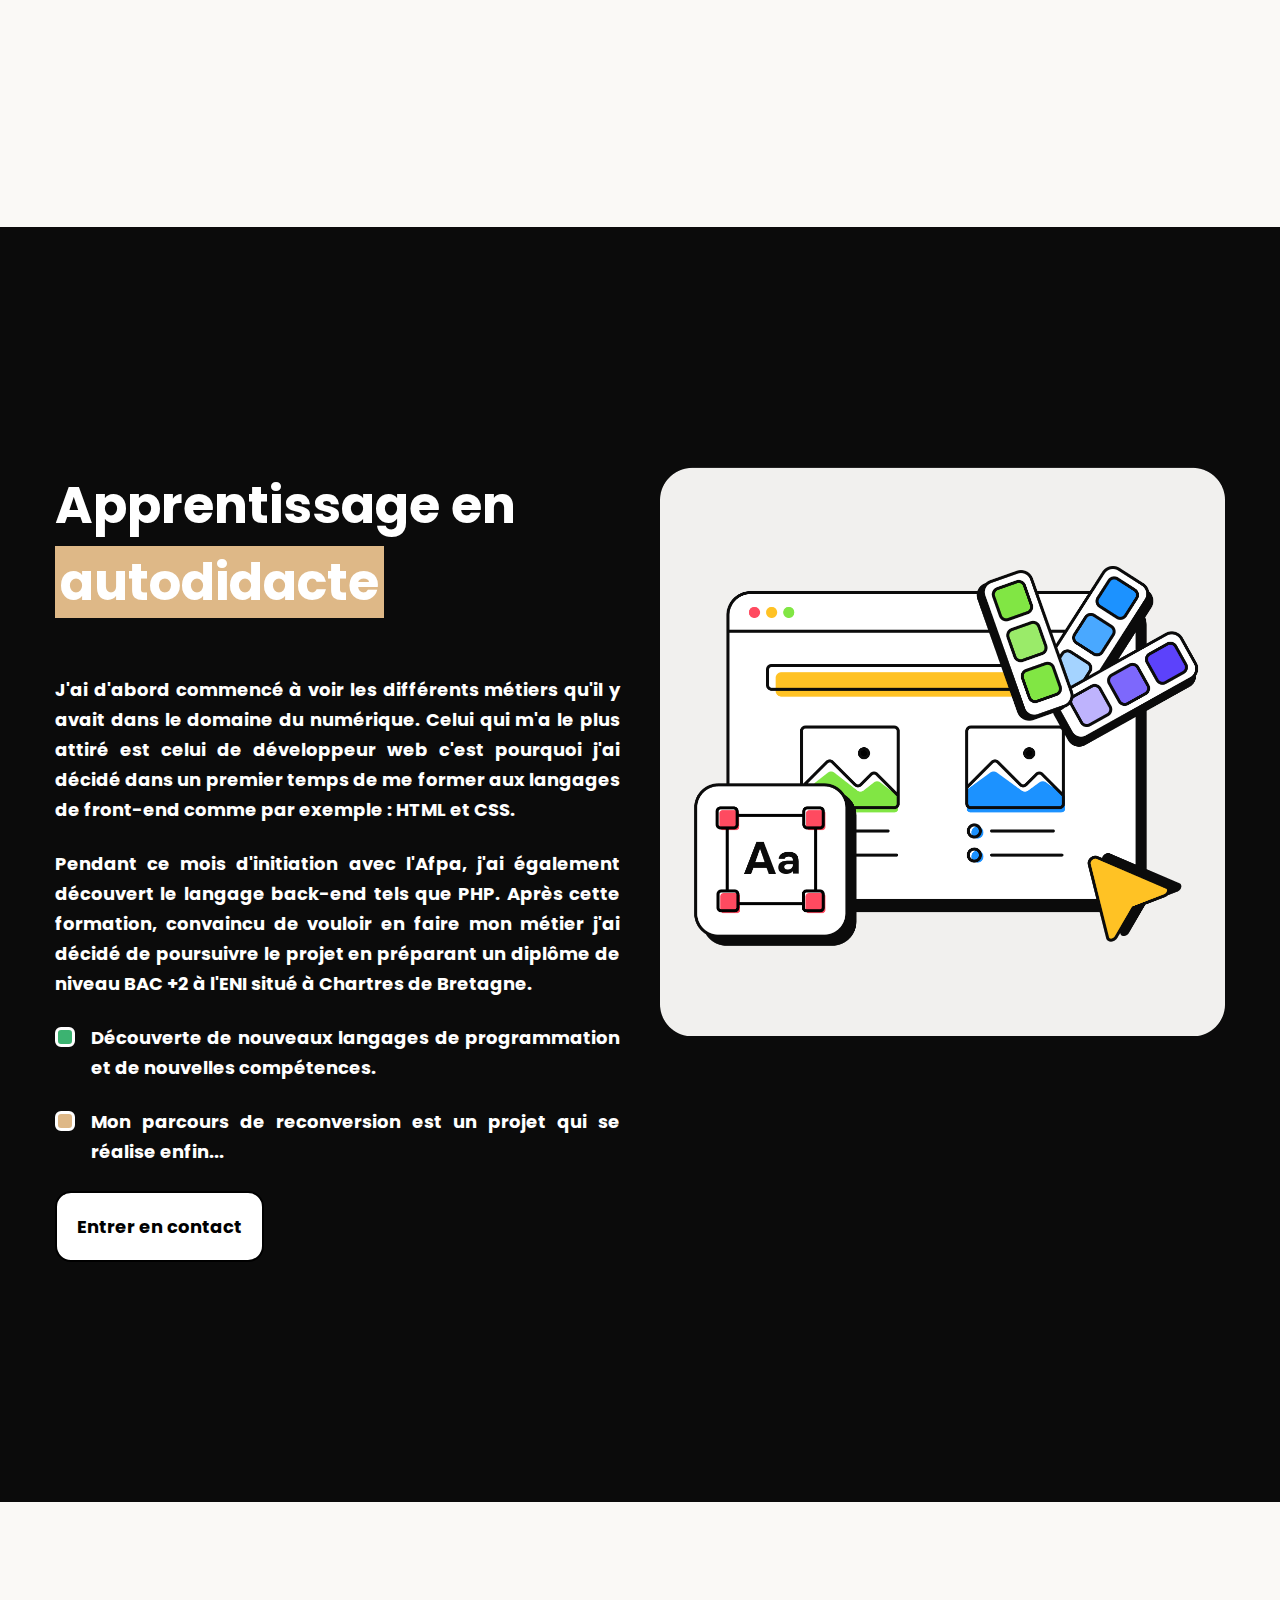
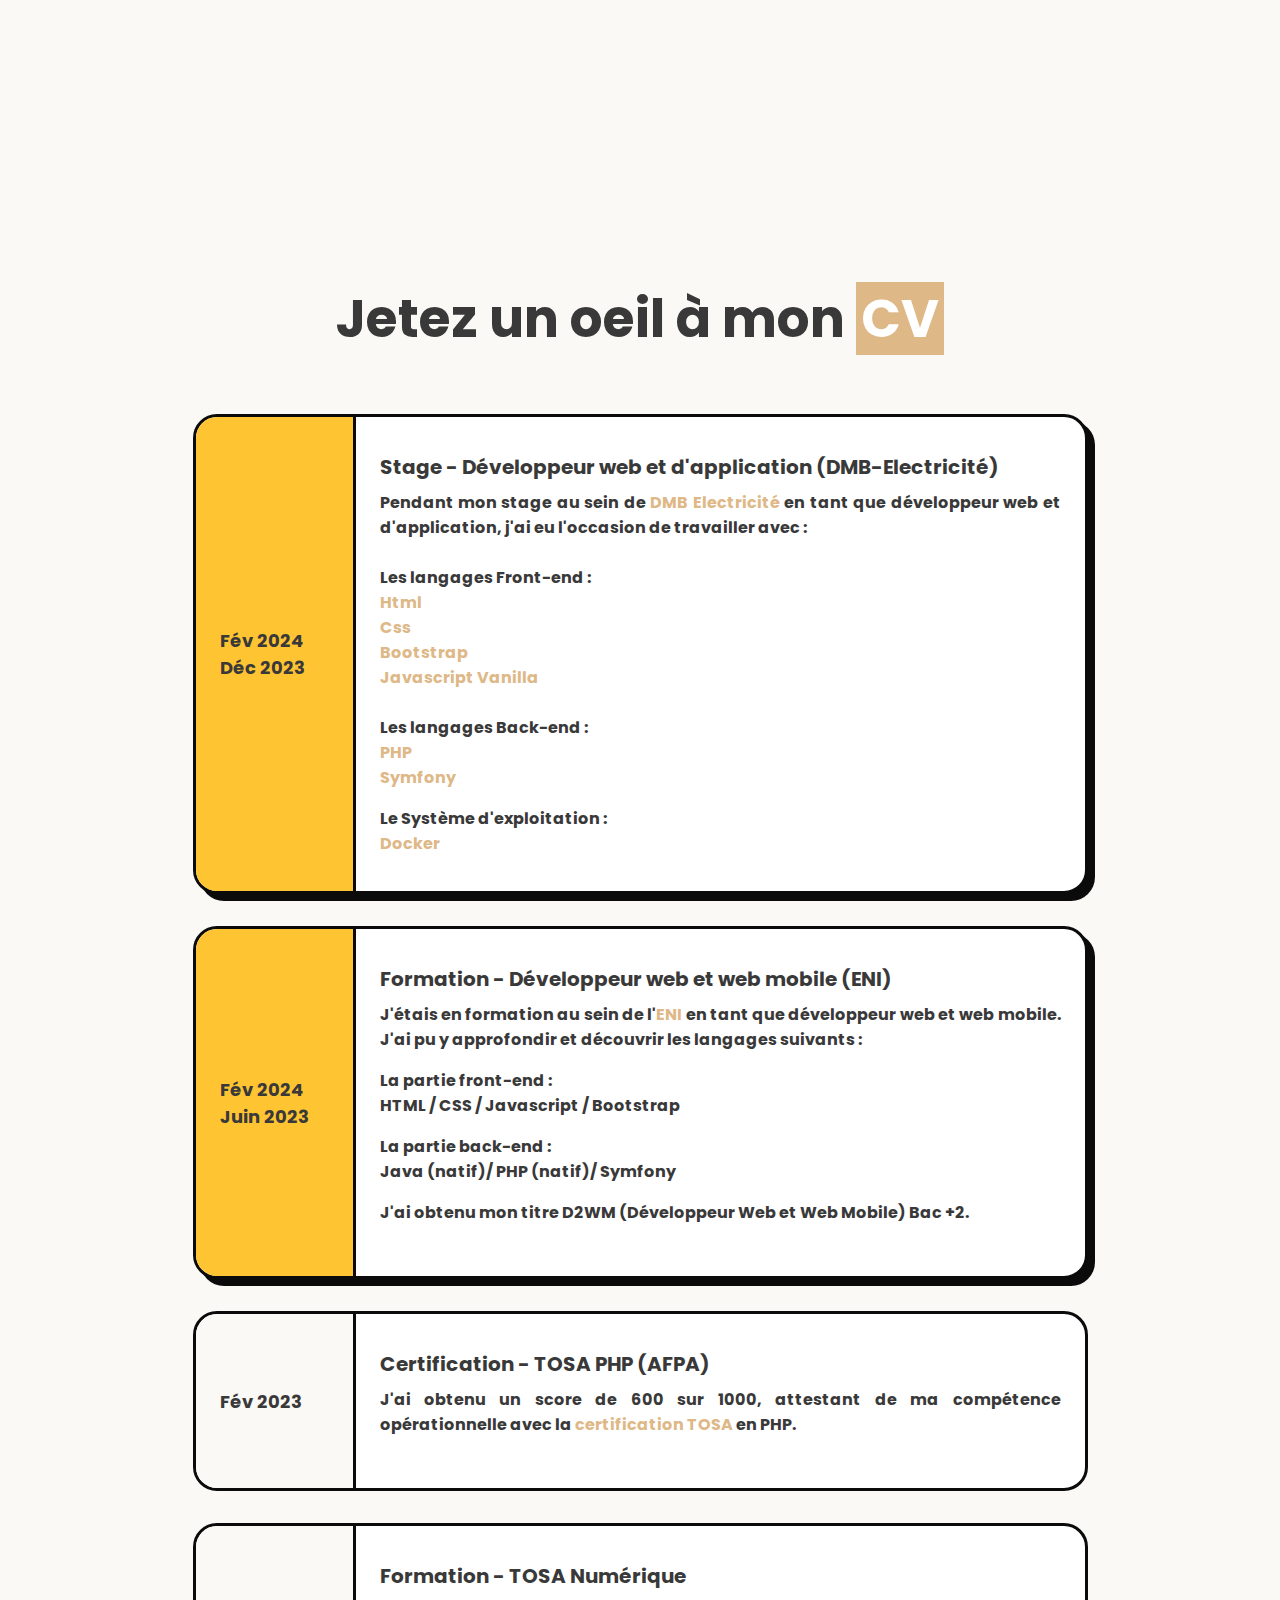
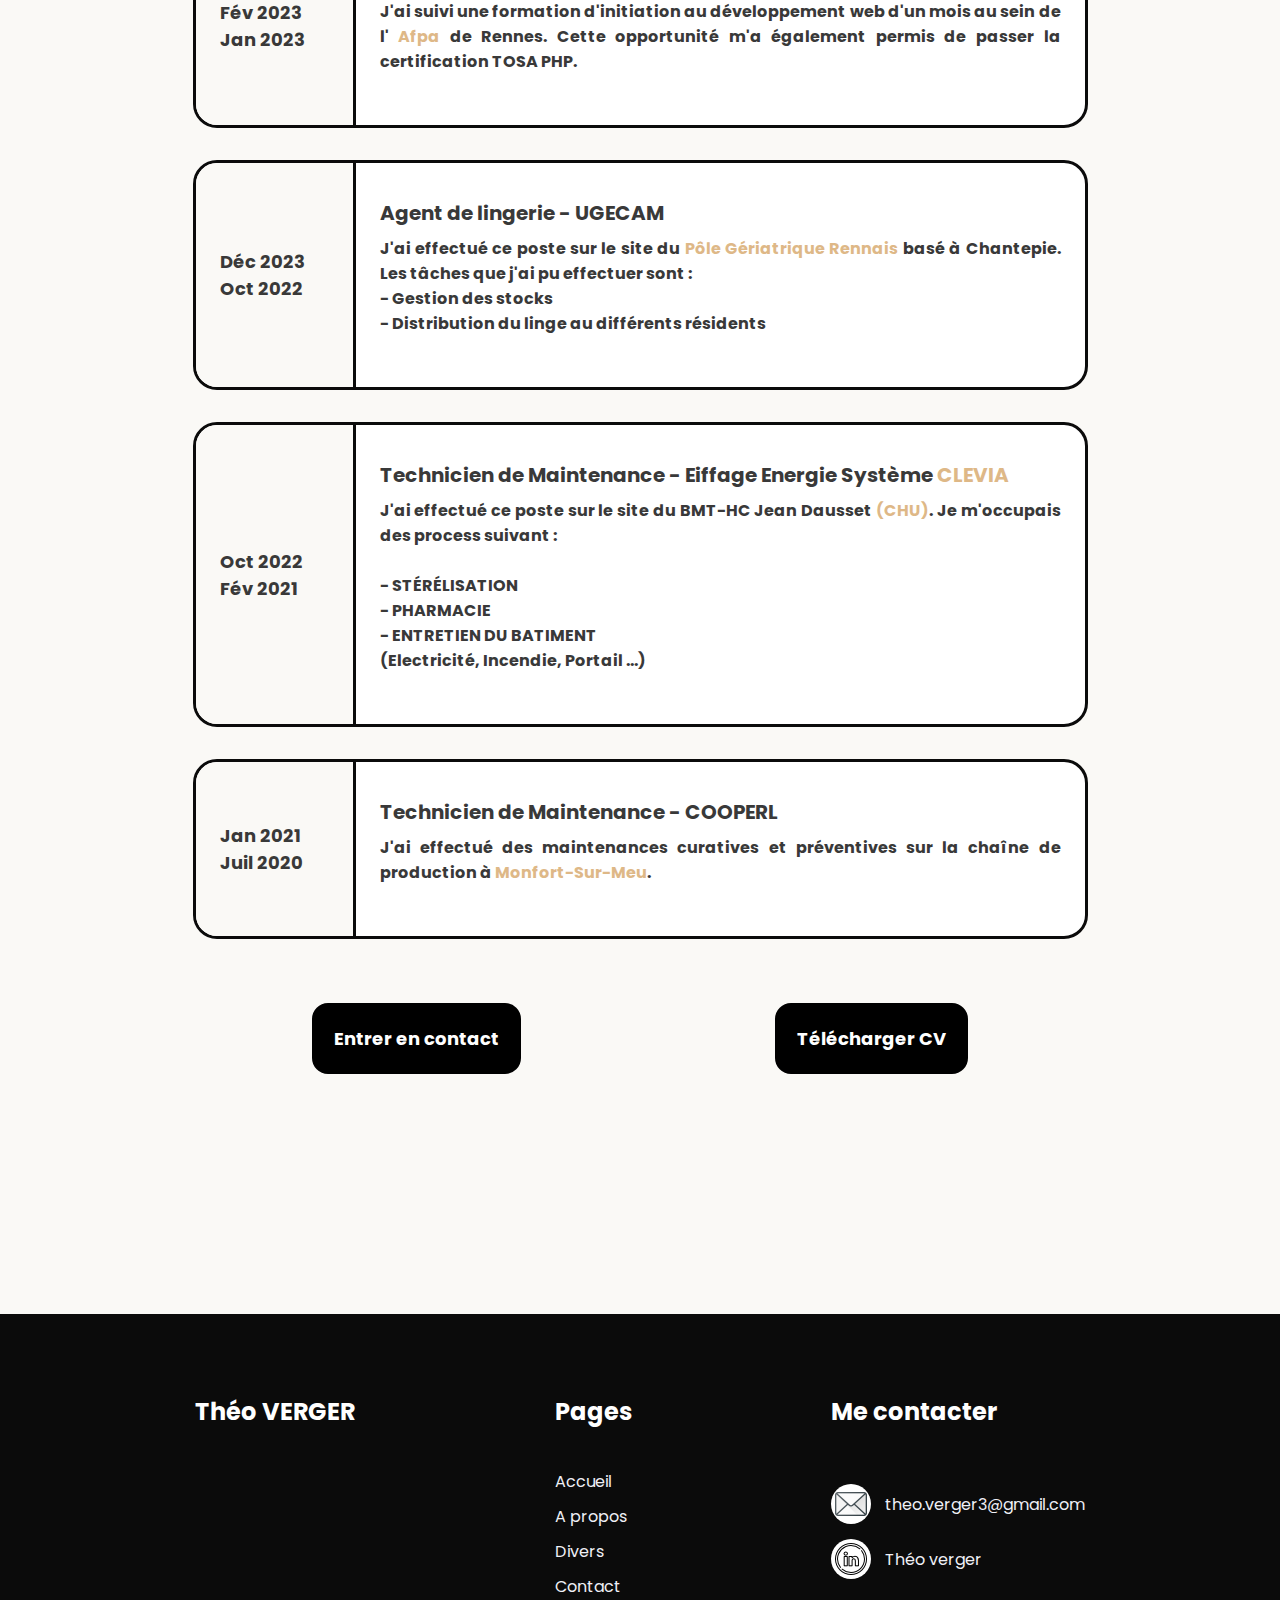
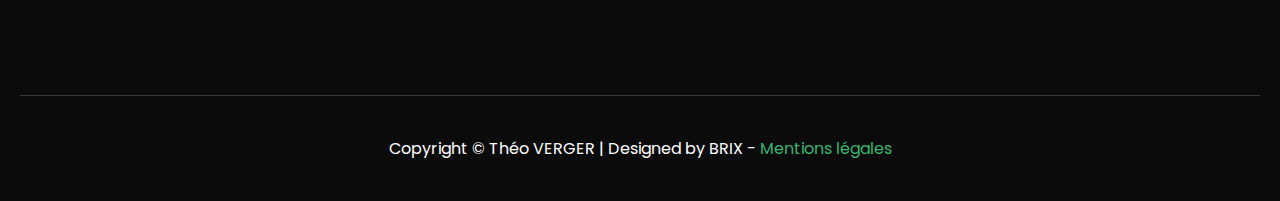
==== commit 2f88f516: "maj contenu cV" ====
--- a/html/about.html
+++ b/html/about.html
@@ -137,12 +137,23 @@
 
         <main>
             <section class="cv">
-                <h2>Jetez un oeil à mon <a href="../imgs/CV Théo VERGER 2024.pdf"><span class="brown">CV</span></a></h2></h2>	
+                <h2>Jetez un oeil à mon <a href="../imgs/CV Théo VERGER alternance.pdf"><span class="brown">CV</span></a></h2></h2>	
                 <div class="cv-container">
                     <div class="card active">
                         <div>
                             <h3>Stage - Développeur web et d'application (DMB-Electricité)</h3>
-                            <p>Pendant mon stage au sein de <a href="https://www.dmbelectricite.fr/" target="_blanck"  title="Vous allez être redirigé sur le site https://www.dmbelectricite.fr/ dans un nouvel onglet">DMB Electricité</a> en tant que développeur web et d'application, j'ai eu l'occasion de travailler avec : <a href="https://www.php.net/docs.php">PHP</a>, <a href="https://symfony.com/doc/current/index.html">Symfony</a>, <a href="https://developer.mozilla.org/fr/docs/Web/JavaScript">Javascript Vanilla</a>, <a href="https://developer.mozilla.org/fr/docs/Web/CSS/Reference">Css</a>, <a href="https://getbootstrap.com/docs/5.0/getting-started/introduction/Bootstrap">Bootstrap</a> et <a href="https://developer.mozilla.org/fr/docs/Web/HTML">Html</a>.</p>
+                            <p>Pendant mon stage au sein de <a href="https://www.dmbelectricite.fr/" target="_blanck"  title="Vous allez être redirigé sur le site https://www.dmbelectricite.fr/ dans un nouvel onglet">DMB Electricité</a>
+                            en tant que développeur web et d'application, j'ai eu l'occasion de travailler avec :<br><br>
+                            Les langages Front-end  :<br> 
+                            <a href="https://developer.mozilla.org/fr/docs/Web/HTML">Html</a><br>
+                            <a href="https://developer.mozilla.org/fr/docs/Web/CSS/Reference">Css</a><br>
+                            <a href="https://getbootstrap.com/docs/5.0/getting-started/introduction/Bootstrap">Bootstrap</a><br>
+                            <a href="https://developer.mozilla.org/fr/docs/Web/JavaScript">Javascript Vanilla</a><br><br>
+                            Les langages Back-end :<br>
+                            <a href="https://www.php.net/docs.php">PHP</a><br>
+                            <a href="https://symfony.com/doc/current/index.html">Symfony</a></p>
+                            Le Système d'exploitation :<br>
+                            <a href="https://docs.docker.com/">Docker</a>
                         </div>
                         <div>
                             <span>Fév 2024</span>
@@ -153,8 +164,12 @@
                         <div>
                             <h3>Formation - Développeur web et web mobile (ENI)</h3>
                             <p>J'étais en formation au sein de l'<a href="https://www.eni-ecole.fr/" target="_blanck" title="Vous allez être redirigé sur le site https://www.eni-ecole.fr/ dans un nouvel onglet">ENI</a> en tant que développeur web et web mobile.
-                            
-                            J'ai passé mon titre D2WM Bac +2.</p>
+                            J'ai pu y approfondir  et découvrir les langages suivants :</p>
+                            La partie front-end :<br>
+                            <p>HTML / CSS / Javascript / Bootstrap</p>
+                            La partie back-end :<br>
+                            <p>Java (natif)/ PHP (natif)/ Symfony</p>
+                            J'ai obtenu mon titre D2WM (Développeur Web et Web Mobile) Bac +2.</p>
                         </div>
                         <div>
                             <span>Fév 2024</span>
@@ -190,7 +205,11 @@
                             <h3>Agent de lingerie - UGECAM</h3>
                             <p>J'ai effectué ce poste sur le site du 
                                 <a href="https://www.groupe-ugecam.fr/pole-geriatrique-rennais" target="_blanck" title="Vous allez être redirigé sur le site https://www.groupe-ugecam.fr/pole-geriatrique-rennais dans un nouvel onglet">Pôle Gériatrique Rennais</a>
-                                basé à Chantepie.</p>
+                                basé à Chantepie.
+                                Les tâches que j'ai pu effectuer sont : <br>
+                                - Gestion des stocks<br>
+                                - Distribution du linge au différents résidents
+                            </p>
                         </div>
                         <div>
                             <span>Déc 2023</span>
@@ -231,7 +250,7 @@
                 </div>
                 <div class="button-container">
                     <a href="./contact.html" class="button-black">Entrer en contact</a>
-                    <a href="../imgs/CV Théo VERGER 2024.pdf" class="button-black" target="_blank">Télécharger CV</a>
+                    <a href="../imgs/CV Théo VERGER alternance.pdf" class="button-black" target="_blank">Télécharger CV</a>
                 </div>
             </section>
         </main>
--- a/css/about/about.css
+++ b/css/about/about.css
@@ -307,6 +307,7 @@
 .mon-histoire img{
 	max-width: 100%;
     display: flex;
+	justify-content: center;
 }
 .mon-histoire p:first-child::first-letter{
 	font-size: 51px;
